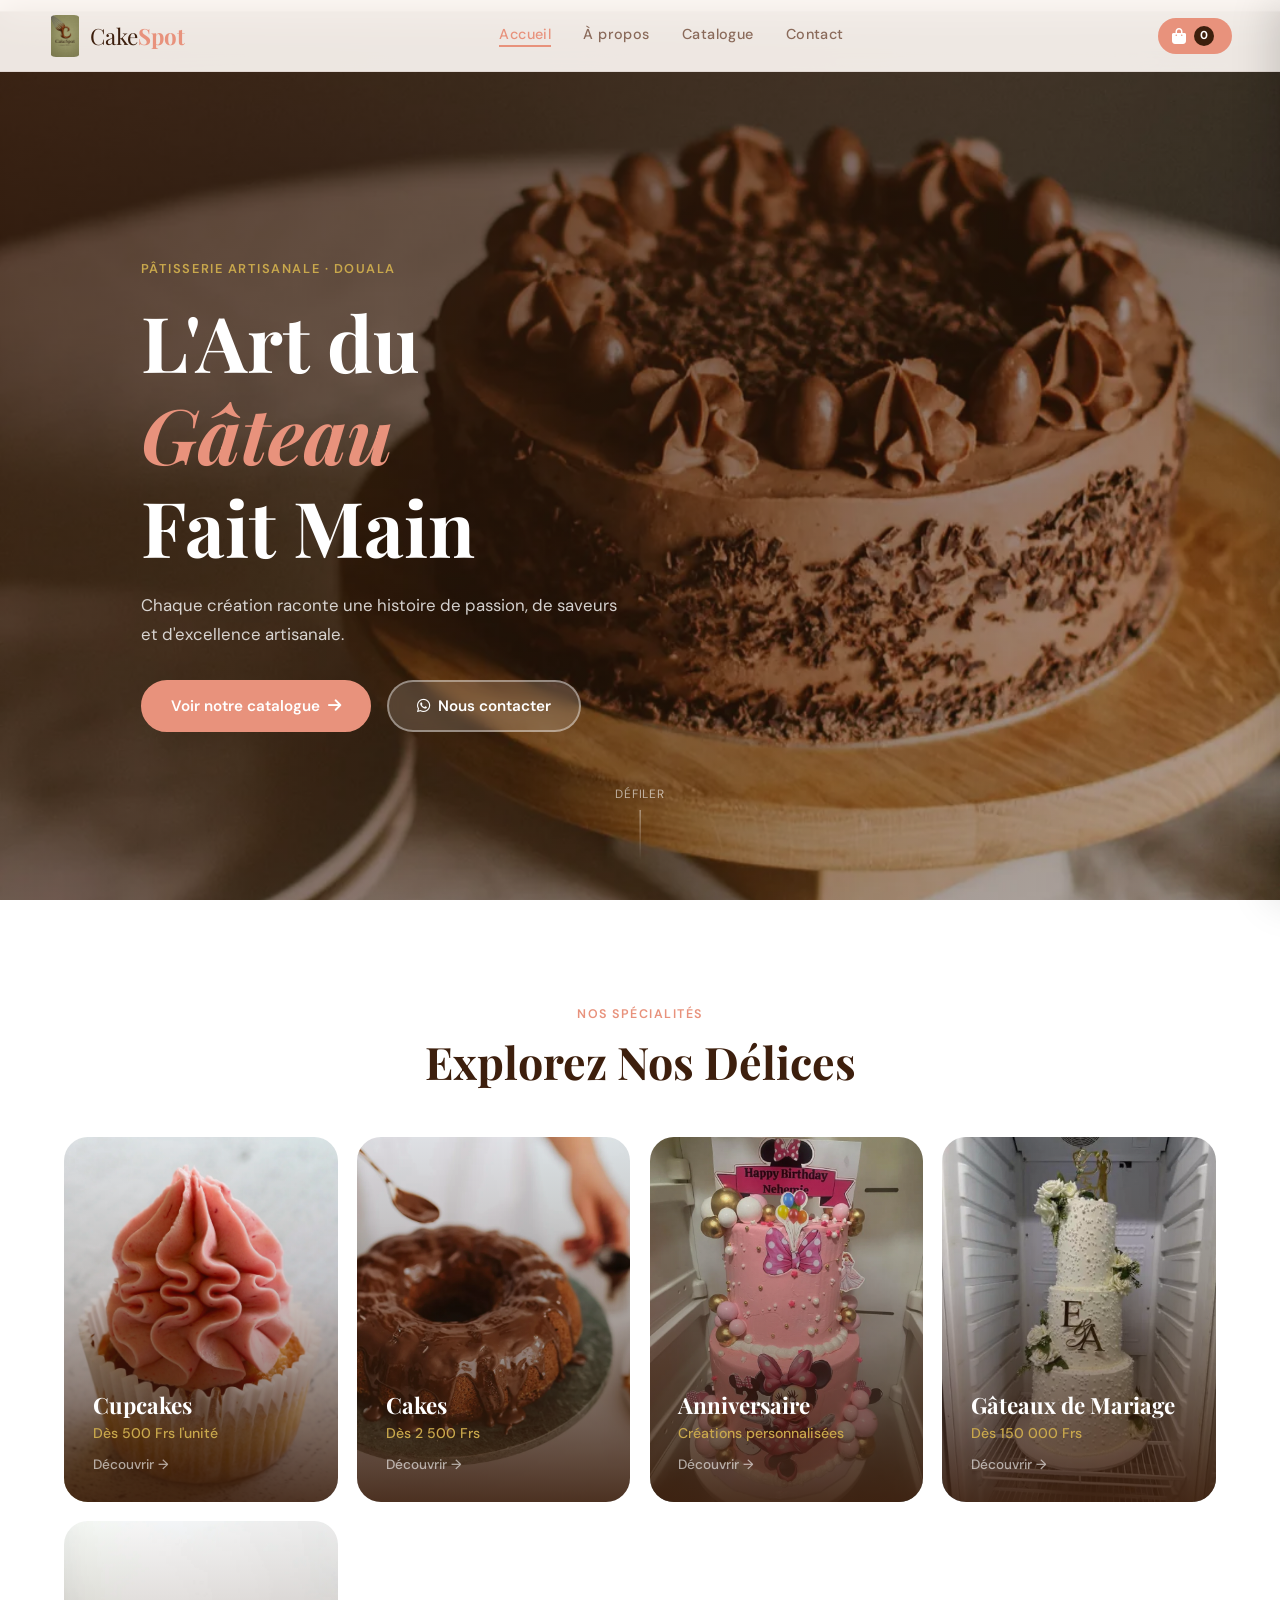
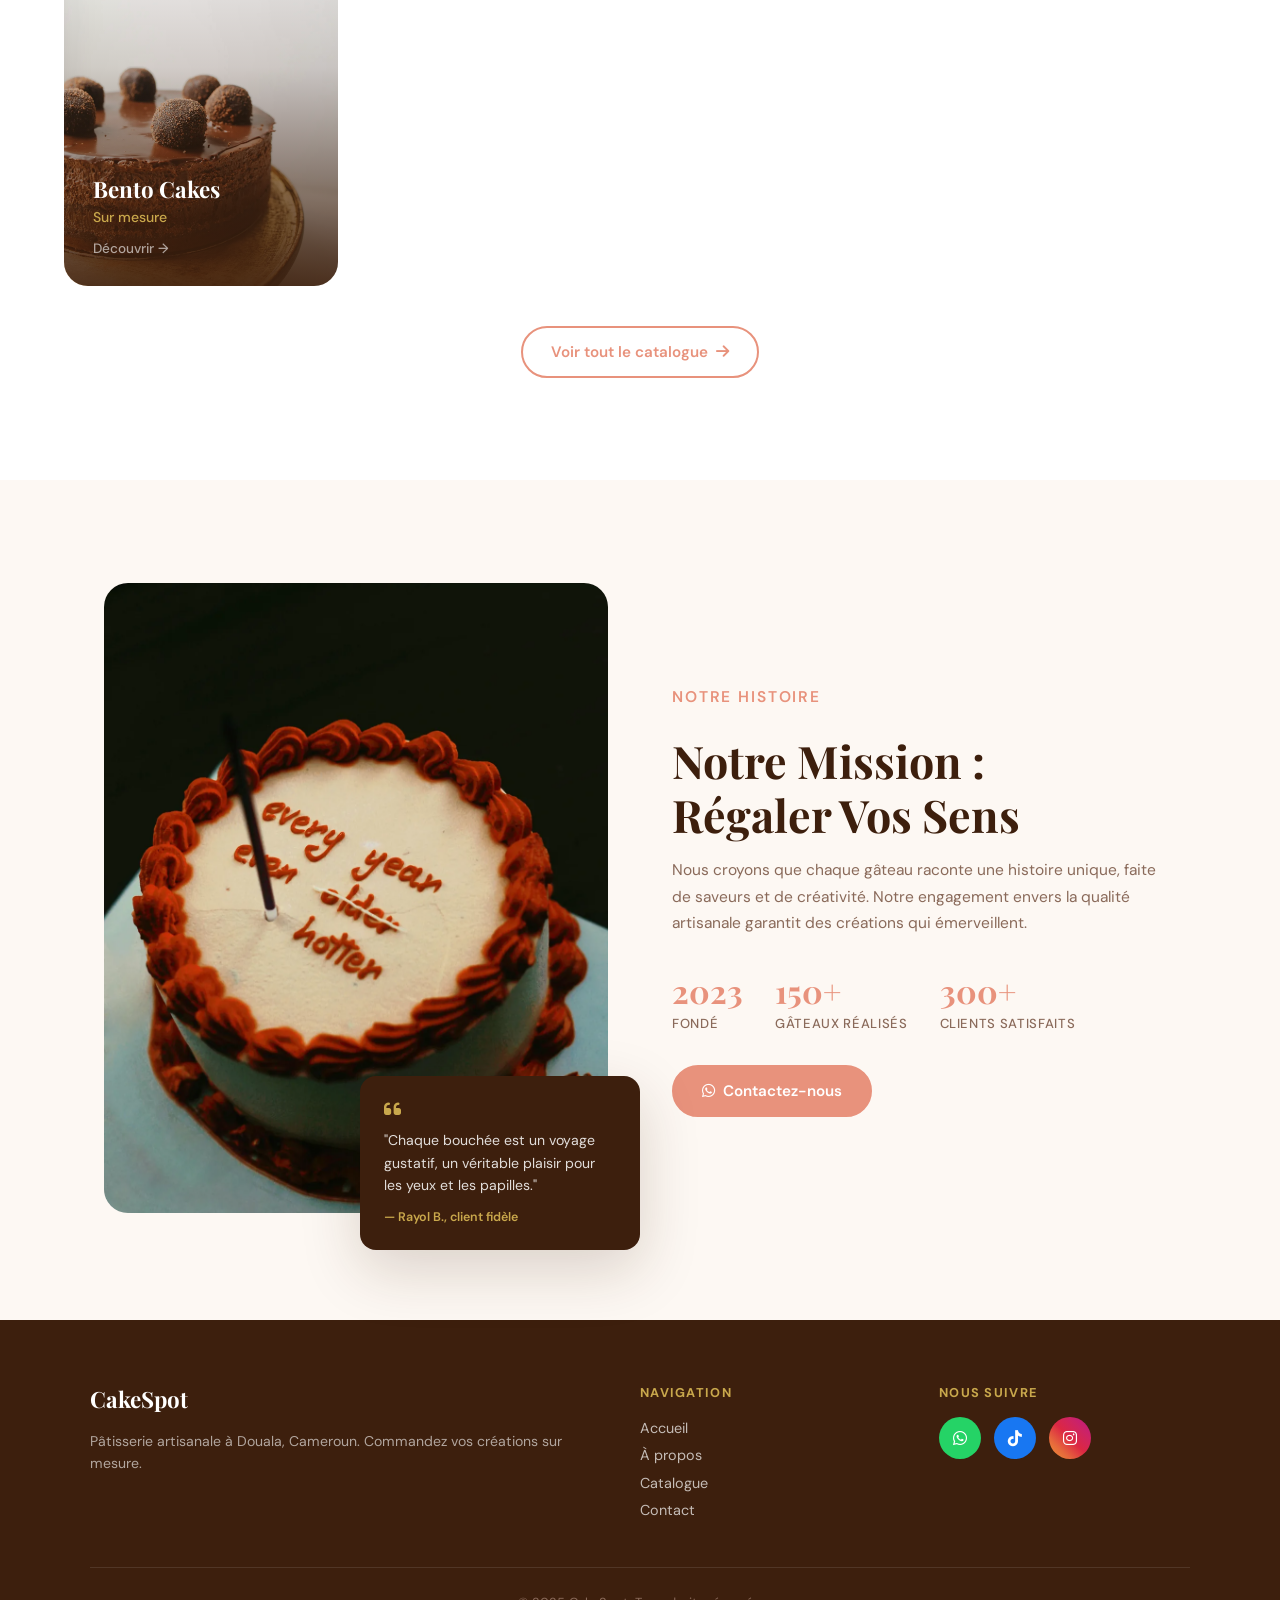
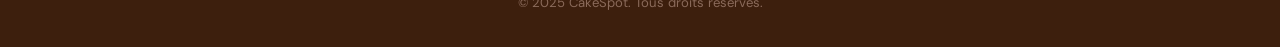
==== index.html @ e12fdf63 "Initial commit" ====
<!DOCTYPE html>
<html lang="fr">
<head>
  <meta charset="UTF-8" />
  <meta name="viewport" content="width=device-width, initial-scale=1.0" />
  <title>Cake Spot | Gâteaux sur mesure à Douala</title>
  <link rel="stylesheet" href="https://cdnjs.cloudflare.com/ajax/libs/font-awesome/6.5.1/css/all.min.css" />
  <link href="https://fonts.googleapis.com/css2?family=Playfair+Display:ital,wght@0,400;0,700;1,400&family=DM+Sans:wght@300;400;500;600&display=swap" rel="stylesheet" />
  <link rel="stylesheet" href="./styles/main.css" />
  <link rel="icon" type="image/png" href="./images/logo.png" />
  <meta name="theme-color" content="#3d1f0d" />
  <meta name="description" content="Cake Spot crée des gâteaux, cupcakes et bento cakes artisanaux sur mesure à Douala pour anniversaires, mariages et cadeaux gourmands." />
  <meta property="og:type" content="website" />
  <meta property="og:site_name" content="Cake Spot" />
  <meta property="og:title" content="Cake Spot | Pâtisserie artisanale à Douala" />
  <meta property="og:description" content="Cake Spot crée des gâteaux, cupcakes et bento cakes artisanaux sur mesure à Douala pour anniversaires, mariages et cadeaux gourmands." />
  <meta property="og:image" content="./images/logo.png" />
  <meta name="keywords" content="pâtisserie Douala, gâteau anniversaire Douala, cake sur mesure, cupcakes Douala, bento cake Douala" />
  <meta name="robots" content="index, follow" />
  <meta name="twitter:card" content="summary_large_image" />
  <meta name="twitter:title" content="Cake Spot | Pâtisserie artisanale à Douala" />
  <meta name="twitter:description" content="Cake Spot crée des gâteaux, cupcakes et bento cakes artisanaux sur mesure à Douala pour anniversaires, mariages et cadeaux gourmands." />
  <meta name="twitter:image" content="./images/logo.png" />
  <script type="application/ld+json">{"@context":"https://schema.org","@type":"Bakery","name":"Cake Spot","description":"Pâtisserie artisanale à Douala spécialisée dans les gâteaux sur mesure.","telephone":"+237686019392","address":{"@type":"PostalAddress","addressLocality":"Douala","addressCountry":"CM"},"areaServed":"Douala","servesCuisine":"Pâtisserie","priceRange":"FCFA"}</script>
</head>
<body>

  <!-- HEADER -->
  <header class="header" id="header">
    <a href="./index.html" class="logo">
      <img src="./images/logo.png" alt="Cake Spot" class="logo-image" /><span class="logo-wordmark">Cake<strong>Spot</strong></span>
    </a>
    <nav class="nav-desktop">
      <a href="./index.html" class="nav-link active">Accueil</a>
      <a href="./Pages/Apropos.html" class="nav-link">À propos</a>
      <a href="./Pages/Catalogue.html" class="nav-link">Catalogue</a>
      <a href="./Pages/contact.html" class="nav-link">Contact</a>
    </nav>
    <div class="header-actions">
      <button class="cart-btn" id="cartToggle" onclick="toggleCart()">
        <i class="fa-solid fa-bag-shopping"></i>
        <span class="cart-count" id="cartCount">0</span>
      </button>
      <button class="menu-toggle" id="menuToggle">
        <span></span><span></span><span></span>
      </button>
    </div>
  </header>

  <!-- MOBILE NAV -->
  <div class="mobile-nav" id="mobileNav">
    <a href="./index.html">Accueil</a>
    <a href="./Pages/Apropos.html">À propos</a>
    <a href="./Pages/Catalogue.html">Catalogue</a>
    <a href="./Pages/contact.html">Contact</a>
    <a href="https://wa.me/+237686019392" class="wa-link"><i class="fa-brands fa-whatsapp"></i> WhatsApp</a>
  </div>

  <!-- HERO -->
  <section class="hero">
    <div class="hero-bg">
      <img src="./images/optimized/IMG_2829.webp" alt="Cake Spot" />
      <div class="hero-overlay"></div>
    </div>
    <div class="hero-content">
      <p class="hero-tag">Pâtisserie Artisanale · Douala</p>
      <h1 class="hero-title">L'Art du<br /><em>Gâteau</em><br />Fait Main</h1>
      <p class="hero-desc">Chaque création raconte une histoire de passion, de saveurs et d'excellence artisanale.</p>
      <div class="hero-actions">
        <a href="./Pages/Catalogue.html" class="btn-primary">Voir notre catalogue <i class="fa-solid fa-arrow-right"></i></a>
        <a href="https://wa.me/+237686019392?text=Bonjour, je souhaite commander un gâteau." class="btn-ghost"><i class="fa-brands fa-whatsapp"></i> Nous contacter</a>
      </div>
    </div>
    <div class="hero-scroll">
      <span>Défiler</span>
      <div class="scroll-line"></div>
    </div>
  </section>

  <!-- CATÉGORIES -->
  <section class="categories-section">
    <div class="section-header">
      <p class="section-tag">Nos Spécialités</p>
      <h2>Explorez Nos Délices</h2>
    </div>
    <div class="categories-grid">
      <div class="cat-card" onclick="window.location.href='./Pages/Catalogue.html?cat=Cupcakes'">
        <img src="./images/optimized/cupcake3.webp" alt="Cupcakes" />
        <div class="cat-overlay">
          <h3>Cupcakes</h3>
          <p>Dès 500 Frs l'unité</p>
          <span>Découvrir →</span>
        </div>
      </div>
      <div class="cat-card" onclick="window.location.href='./Pages/Catalogue.html?cat=Cakes'">
        <img src="./images/optimized/cake5.webp" alt="Cakes" />
        <div class="cat-overlay">
          <h3>Cakes</h3>
          <p>Dès 2 500 Frs</p>
          <span>Découvrir →</span>
        </div>
      </div>
      <div class="cat-card" onclick="window.location.href='./Pages/Catalogue.html?cat=Anniversaire'">
        <img src="./images/optimized/WhatsApp Image 2026-11-16 at 12.04.25.webp" alt="Gâteaux d'anniversaire" />
        <div class="cat-overlay">
          <h3>Anniversaire</h3>
          <p>Créations personnalisées</p>
          <span>Découvrir →</span>
        </div>
      </div>
      <div class="cat-card" onclick="window.location.href='./Pages/Catalogue.html?cat=Gateaux_de_marriage'">
        <img src="./images/optimized/etage10.webp" alt="Mariage" />
        <div class="cat-overlay">
          <h3>Gâteaux de Mariage</h3>
          <p>Dès 150 000 Frs</p>
          <span>Découvrir →</span>
        </div>
      </div>
      <div class="cat-card" onclick="window.location.href='./Pages/Catalogue.html?cat=Bento'">
        <img src="./images/optimized/IMG_2823.webp" alt="Bento" />
        <div class="cat-overlay">
          <h3>Bento Cakes</h3>
          <p>Sur mesure</p>
          <span>Découvrir →</span>
        </div>
      </div>
    </div>
    <div class="center-link">
      <a href="./Pages/Catalogue.html" class="btn-outline">Voir tout le catalogue <i class="fa-solid fa-arrow-right"></i></a>
    </div>
  </section>

  <!-- MISSION -->
  <section class="mission-section">
    <div class="mission-img">
      <img src="./images/optimized/image_commentaire.webp" alt="Notre mission" />
      <div class="mission-quote">
        <i class="fa-solid fa-quote-left"></i>
        <p>"Chaque bouchée est un voyage gustatif, un véritable plaisir pour les yeux et les papilles."</p>
        <span>— Rayol B., client fidèle</span>
      </div>
    </div>
    <div class="mission-text">
      <p class="section-tag">Notre Histoire</p>
      <h2>Notre Mission :<br />Régaler Vos Sens</h2>
      <p>Nous croyons que chaque gâteau raconte une histoire unique, faite de saveurs et de créativité. Notre engagement envers la qualité artisanale garantit des créations qui émerveillent.</p>
      <div class="stats-row">
        <div class="stat">
          <strong>2023</strong>
          <span>Fondé</span>
        </div>
        <div class="stat">
          <strong>150+</strong>
          <span>Gâteaux réalisés</span>
        </div>
        <div class="stat">
          <strong>300+</strong>
          <span>Clients satisfaits</span>
        </div>
      </div>
      <a href="https://wa.me/+237686019392?text=Bonjour Cake Spot, je souhaite vous contacter." class="btn-primary"><i class="fa-brands fa-whatsapp"></i> Contactez-nous</a>
    </div>
  </section>

  <!-- FOOTER -->
  <footer class="footer">
    <div class="footer-inner">
      <div class="footer-brand">
        <strong>CakeSpot</strong>
        <p>Pâtisserie artisanale à Douala, Cameroun. Commandez vos créations sur mesure.</p>
      </div>
      <div class="footer-links">
        <h4>Navigation</h4>
        <a href="./index.html">Accueil</a>
        <a href="./Pages/Apropos.html">À propos</a>
        <a href="./Pages/Catalogue.html">Catalogue</a>
        <a href="./Pages/contact.html">Contact</a>
      </div>
      <div class="footer-social">
        <h4>Nous suivre</h4>
        <div class="social-icons">
          <a href="https://chat.whatsapp.com/CBqBLxDlNcEDeykTWFo2zk" class="soc wa" target="_blank"><i class="fa-brands fa-whatsapp"></i></a>
          <a href="#" class="soc fb"><i class="fa-brands fa-tiktok"></i></a>
          <a href="#" class="soc ig"><i class="fa-brands fa-instagram"></i></a>
        </div>
      </div>
    </div>
    <div class="footer-bottom">
      <p>© 2025 CakeSpot. Tous droits réservés.</p>
    </div>
  </footer>

  <!-- CART PANEL -->
  <div class="cart-overlay" id="cartOverlay" onclick="toggleCart()"></div>
  <div class="cart-panel" id="cartPanel">
    <div class="cart-header">
      <h3><i class="fa-solid fa-bag-shopping"></i> Mon Panier</h3>
      <button onclick="toggleCart()"><i class="fa-solid fa-xmark"></i></button>
    </div>
    <div class="cart-items" id="cartItems">
      <div class="cart-empty">
        <i class="fa-solid fa-cake-candles"></i>
        <p>Votre panier est vide</p>
        <a href="./Pages/Catalogue.html">Parcourir le catalogue</a>
      </div>
    </div>
    <div class="cart-footer" id="cartFooter" style="display:none">
      <div class="cart-total">
        <span>Total estimé</span>
        <strong id="cartTotal">0 Frs</strong>
      </div>
      <p class="cart-note">* Les prix exacts sont confirmés lors de la commande</p>
      <button class="btn-whatsapp" onclick="sendToWhatsApp()">
        <i class="fa-brands fa-whatsapp"></i> Commander via WhatsApp
      </button>
    </div>
  </div>

  <!-- TOAST -->
  <div class="toast" id="toast"></div>

  <script src="./JS/main.js"></script>
</body>
</html>
---- styles/main.css ----
/* ===== CAKE SPOT — MAIN CSS ===== */
@import url('https://fonts.googleapis.com/css2?family=Playfair+Display:ital,wght@0,400;0,700;1,400&family=DM+Sans:wght@300;400;500;600&display=swap');

:root {
  --cream: #fdf8f3;
  --rose: #e8927c;
  --rose-dark: #d4745c;
  --brown: #3d1f0d;
  --brown-light: #6b3a1f;
  --gold: #c9a84c;
  --text: #2d1810;
  --text-light: #8a6a5a;
  --white: #ffffff;
  --shadow: 0 8px 40px rgba(61,31,13,0.12);
  --shadow-lg: 0 20px 60px rgba(61,31,13,0.18);
  --radius: 16px;
  --radius-lg: 24px;
  --transition: all 0.3s cubic-bezier(0.4, 0, 0.2, 1);
}

*, *::before, *::after { box-sizing: border-box; margin: 0; padding: 0; }

html { scroll-behavior: smooth; }

body {
  font-family: 'DM Sans', sans-serif;
  background: var(--cream);
  color: var(--text);
  overflow-x: hidden;
}

/* ===== TYPOGRAPHY ===== */
h1, h2, h3 { font-family: 'Playfair Display', serif; line-height: 1.2; }
h1 { font-size: clamp(2.2rem, 5vw, 4rem); }
h2 { font-size: clamp(1.8rem, 3.5vw, 2.8rem); }
p { line-height: 1.7; color: var(--text-light); }
a { text-decoration: none; color: inherit; }

/* ===== HEADER ===== */
.header {
  position: fixed; top: 0; left: 0; right: 0; z-index: 900;
  display: flex; align-items: center; justify-content: space-between;
  padding: 0 clamp(1.2rem, 4vw, 3rem);
  height: 72px;
  background: rgba(253,248,243,0.92);
  backdrop-filter: blur(16px);
  border-bottom: 1px solid rgba(61,31,13,0.08);
  transition: var(--transition);
}
.header.scrolled {
  box-shadow: 0 4px 20px rgba(61,31,13,0.10);
}

.logo {
  display: flex; align-items: center; gap: 8px;
  font-family: 'Playfair Display', serif;
  font-size: 1.4rem; color: var(--brown);
}
.logo-icon { font-size: 1.5rem; }
.logo strong { color: var(--rose); }

.nav-desktop { display: flex; gap: 2rem; }
.nav-desktop .nav-link {
  font-size: 0.9rem; font-weight: 500; letter-spacing: 0.03em;
  color: var(--text-light);
  position: relative; padding-bottom: 4px;
  transition: color 0.2s;
}
.nav-desktop .nav-link::after {
  content: ''; position: absolute; bottom: 0; left: 0; right: 0;
  height: 2px; background: var(--rose);
  transform: scaleX(0); transform-origin: left;
  transition: transform 0.3s ease;
}
.nav-desktop .nav-link:hover,
.nav-desktop .nav-link.active { color: var(--rose); }
.nav-desktop .nav-link:hover::after,
.nav-desktop .nav-link.active::after { transform: scaleX(1); }

.header-actions { display: flex; align-items: center; gap: 0.8rem; }

.cart-btn {
  position: relative;
  background: var(--rose); color: white;
  border: none; border-radius: 50px;
  padding: 8px 18px 8px 14px;
  font-size: 1rem; cursor: pointer;
  display: flex; align-items: center; gap: 8px;
  font-family: 'DM Sans', sans-serif; font-weight: 500;
  transition: var(--transition);
}
.cart-btn:hover { background: var(--rose-dark); transform: translateY(-1px); }
.cart-count {
  background: var(--brown); color: white;
  font-size: 0.72rem; font-weight: 700;
  min-width: 20px; height: 20px; border-radius: 50%;
  display: flex; align-items: center; justify-content: center;
  transition: var(--transition);
}

.menu-toggle {
  display: none; flex-direction: column; gap: 5px;
  background: none; border: none; cursor: pointer; padding: 4px;
}
.menu-toggle span {
  display: block; width: 24px; height: 2px;
  background: var(--brown); border-radius: 2px;
  transition: var(--transition);
}

/* Mobile Nav */
.mobile-nav {
  position: fixed; top: 72px; left: 0; right: 0; z-index: 800;
  background: var(--white);
  padding: 1.5rem 2rem;
  display: flex; flex-direction: column; gap: 1rem;
  transform: translateY(-120%);
  transition: var(--transition);
  border-bottom: 1px solid rgba(0,0,0,0.08);
  box-shadow: var(--shadow);
}
.mobile-nav.open { transform: translateY(0); }
.mobile-nav a {
  font-size: 1rem; font-weight: 500; color: var(--text);
  padding: 0.5rem 0; border-bottom: 1px solid rgba(0,0,0,0.05);
  transition: color 0.2s;
}
.mobile-nav a:hover { color: var(--rose); }
.mobile-nav .wa-link { color: #25d366; font-weight: 600; }

/* ===== BUTTONS ===== */
.btn-primary {
  display: inline-flex; align-items: center; gap: 8px;
  background: var(--rose); color: white;
  padding: 14px 28px; border-radius: 50px;
  font-weight: 600; font-size: 0.95rem;
  transition: var(--transition);
  border: 2px solid var(--rose);
}
.btn-primary:hover {
  background: var(--rose-dark); border-color: var(--rose-dark);
  transform: translateY(-2px); box-shadow: 0 8px 24px rgba(232,146,124,0.4);
}
.btn-ghost {
  display: inline-flex; align-items: center; gap: 8px;
  background: rgba(255,255,255,0.15);
  backdrop-filter: blur(8px);
  color: white; padding: 14px 28px; border-radius: 50px;
  font-weight: 600; font-size: 0.95rem;
  border: 2px solid rgba(255,255,255,0.4);
  transition: var(--transition);
}
.btn-ghost:hover { background: rgba(255,255,255,0.25); transform: translateY(-2px); }
.btn-outline {
  display: inline-flex; align-items: center; gap: 8px;
  background: transparent; color: var(--rose);
  padding: 14px 28px; border-radius: 50px;
  font-weight: 600; font-size: 0.95rem;
  border: 2px solid var(--rose);
  transition: var(--transition);
}
.btn-outline:hover {
  background: var(--rose); color: white; transform: translateY(-2px);
}

/* ===== HERO ===== */
.hero {
  position: relative; min-height: 100vh;
  display: flex; align-items: center;
  overflow: hidden;
}
.hero-bg {
  position: absolute; inset: 0;
}
.hero-bg img {
  width: 100%; height: 100%;
  object-fit: cover; object-position: center;
}
.hero-overlay {
  position: absolute; inset: 0;
  background: linear-gradient(135deg, rgba(61,31,13,0.82) 0%, rgba(61,31,13,0.45) 60%, rgba(61,31,13,0.2) 100%);
}
.hero-content {
  position: relative; z-index: 2;
  max-width: 680px;
  padding: clamp(6rem, 12vw, 10rem) clamp(1.5rem, 6vw, 5rem) 4rem;
}
.hero-tag {
  font-size: 0.8rem; font-weight: 600; letter-spacing: 0.12em;
  text-transform: uppercase; color: var(--gold);
  margin-bottom: 1rem;
}
.hero-title {
  color: white; margin-bottom: 1.2rem;
  font-size: clamp(2.8rem, 6vw, 5rem);
}
.hero-title em {
  color: var(--rose); font-style: italic;
  font-family: 'Playfair Display', serif;
}
.hero-desc {
  color: rgba(255,255,255,0.8); font-size: 1.05rem;
  max-width: 480px; margin-bottom: 2rem;
}
.hero-actions { display: flex; gap: 1rem; flex-wrap: wrap; }
.hero-scroll {
  position: absolute; bottom: 2.5rem; left: 50%;
  transform: translateX(-50%);
  display: flex; flex-direction: column; align-items: center; gap: 8px;
  color: rgba(255,255,255,0.6); font-size: 0.75rem;
  letter-spacing: 0.08em; text-transform: uppercase;
}
.scroll-line {
  width: 1px; height: 50px;
  background: linear-gradient(to bottom, rgba(255,255,255,0.6), transparent);
  animation: scrollPulse 2s ease-in-out infinite;
}
@keyframes scrollPulse { 0%,100%{opacity:1;transform:scaleY(1)} 50%{opacity:0.4;transform:scaleY(0.6)} }

/* ===== SECTIONS COMMON ===== */
section { padding: clamp(4rem, 8vw, 7rem) clamp(1.2rem, 5vw, 4rem); }
.section-header { text-align: center; margin-bottom: 3rem; }
.section-tag {
  display: inline-block;
  font-size: 0.78rem; font-weight: 600; letter-spacing: 0.12em;
  text-transform: uppercase; color: var(--rose);
  margin-bottom: 0.6rem;
}
.section-header h2 { color: var(--brown); }

/* ===== CATEGORIES ===== */
.categories-section { background: white; }
.categories-grid {
  display: grid;
  grid-template-columns: repeat(auto-fit, minmax(260px, 1fr));
  gap: 1.2rem;
  max-width: 1200px; margin: 0 auto;
}
.cat-card {
  position: relative; border-radius: var(--radius-lg); overflow: hidden;
  aspect-ratio: 3/4; cursor: pointer;
  transition: var(--transition);
}
.cat-card:hover { transform: translateY(-6px); box-shadow: var(--shadow-lg); }
.cat-card img {
  width: 100%; height: 100%; object-fit: cover;
  transition: transform 0.5s ease;
}
.cat-card:hover img { transform: scale(1.06); }
.cat-overlay {
  position: absolute; inset: 0;
  background: linear-gradient(to top, rgba(61,31,13,0.9) 0%, rgba(61,31,13,0.2) 60%, transparent 100%);
  display: flex; flex-direction: column;
  justify-content: flex-end; padding: 1.8rem;
  transition: var(--transition);
}
.cat-overlay h3 { font-family: 'Playfair Display', serif; font-size: 1.4rem; color: white; margin-bottom: 4px; }
.cat-overlay p { color: var(--gold); font-size: 0.88rem; font-weight: 500; margin-bottom: 0.6rem; }
.cat-overlay span {
  color: rgba(255,255,255,0.6); font-size: 0.85rem;
  transition: color 0.2s; font-weight: 500;
}
.cat-card:hover .cat-overlay span { color: var(--rose); }
.center-link { text-align: center; margin-top: 2.5rem; }

/* ===== MISSION ===== */
.mission-section {
  display: grid; grid-template-columns: 1fr 1fr;
  gap: clamp(2rem, 5vw, 5rem);
  align-items: center;
  max-width: 1200px; margin: 0 auto;
  padding: clamp(4rem,8vw,7rem) clamp(1.2rem,5vw,4rem);
}
.mission-img { position: relative; }
.mission-img img {
  width: 100%; border-radius: var(--radius-lg);
  aspect-ratio: 4/5; object-fit: cover;
}
.mission-quote {
  position: absolute; bottom: -2rem; right: -2rem;
  background: var(--brown); color: white;
  padding: 1.5rem; border-radius: var(--radius);
  max-width: 280px;
  box-shadow: var(--shadow-lg);
}
.mission-quote i { color: var(--gold); font-size: 1.2rem; margin-bottom: 0.6rem; display: block; }
.mission-quote p { color: rgba(255,255,255,0.85); font-size: 0.88rem; line-height: 1.6; margin-bottom: 0.5rem; }
.mission-quote span { color: var(--gold); font-size: 0.78rem; font-weight: 600; }
.mission-text h2 { color: var(--brown); margin: 0.5rem 0 1rem; }
.mission-text p { margin-bottom: 1rem; font-size: 0.97rem; }
.stats-row {
  display: flex; gap: 2rem; margin: 2rem 0;
  flex-wrap: wrap;
}
.stat strong {
  display: block; font-family: 'Playfair Display', serif;
  font-size: 2rem; color: var(--rose);
}
.stat span { font-size: 0.82rem; font-weight: 500; color: var(--text-light); text-transform: uppercase; letter-spacing: 0.05em; }

/* ===== FOOTER ===== */
.footer { background: var(--brown); color: white; padding: 4rem clamp(1.2rem, 5vw, 4rem) 2rem; }
.footer-inner {
  display: grid; grid-template-columns: 2fr 1fr 1fr;
  gap: 3rem; max-width: 1100px; margin: 0 auto 3rem;
}
.footer-brand { display: flex; flex-direction: column; gap: 0.5rem; }
.footer-brand .logo-icon { font-size: 2rem; }
.footer-brand strong { font-family: 'Playfair Display', serif; font-size: 1.4rem; }
.footer-brand p { color: rgba(255,255,255,0.6); font-size: 0.88rem; line-height: 1.6; margin-top: 0.5rem; }
.footer-links { display: flex; flex-direction: column; gap: 0.6rem; }
.footer-links h4 { color: var(--gold); font-size: 0.8rem; letter-spacing: 0.1em; text-transform: uppercase; margin-bottom: 0.5rem; }
.footer-links a { color: rgba(255,255,255,0.7); font-size: 0.9rem; transition: color 0.2s; }
.footer-links a:hover { color: var(--rose); }
.footer-social h4 { color: var(--gold); font-size: 0.8rem; letter-spacing: 0.1em; text-transform: uppercase; margin-bottom: 1rem; }
.social-icons { display: flex; gap: 0.8rem; }
.soc {
  width: 42px; height: 42px; border-radius: 50%;
  display: flex; align-items: center; justify-content: center;
  font-size: 1rem; transition: var(--transition);
}
.soc.wa { background: #25d366; color: white; }
.soc.fb { background: #1877f2; color: white; }
.soc.ig { background: linear-gradient(45deg,#f09433,#e6683c,#dc2743,#cc2366,#bc1888); color: white; }
.soc:hover { transform: translateY(-3px) scale(1.1); }
.footer-bottom {
  max-width: 1100px; margin: 0 auto;
  padding-top: 1.5rem; border-top: 1px solid rgba(255,255,255,0.1);
  text-align: center; color: rgba(255,255,255,0.4); font-size: 0.82rem;
}

/* ===== CART PANEL ===== */
.cart-overlay {
  position: fixed; inset: 0; z-index: 950;
  background: rgba(0,0,0,0.4); backdrop-filter: blur(4px);
  opacity: 0; pointer-events: none;
  transition: opacity 0.3s;
}
.cart-overlay.open { opacity: 1; pointer-events: all; }

.cart-panel {
  position: fixed; top: 0; right: 0; bottom: 0; z-index: 1000;
  width: min(440px, 100vw);
  background: var(--cream);
  display: flex; flex-direction: column;
  transform: translateX(100%);
  transition: transform 0.35s cubic-bezier(0.4, 0, 0.2, 1);
  box-shadow: -8px 0 40px rgba(0,0,0,0.15);
}
.cart-panel.open { transform: translateX(0); }

.cart-header {
  display: flex; align-items: center; justify-content: space-between;
  padding: 1.5rem 1.5rem;
  background: var(--brown); color: white;
}
.cart-header h3 { font-family: 'Playfair Display', serif; font-size: 1.2rem; display: flex; align-items: center; gap: 0.6rem; }
.cart-header button {
  background: rgba(255,255,255,0.15); border: none; color: white;
  width: 36px; height: 36px; border-radius: 50%;
  font-size: 1.1rem; cursor: pointer; transition: var(--transition);
  display: flex; align-items: center; justify-content: center;
}
.cart-header button:hover { background: rgba(255,255,255,0.25); }

.cart-items { flex: 1; overflow-y: auto; padding: 1.2rem; display: flex; flex-direction: column; gap: 1rem; }

.cart-empty {
  display: flex; flex-direction: column; align-items: center;
  justify-content: center; height: 100%; gap: 1rem;
  color: var(--text-light); text-align: center;
}
.cart-empty i { font-size: 3rem; color: rgba(0,0,0,0.1); }
.cart-empty p { font-size: 1rem; }
.cart-empty a { color: var(--rose); font-weight: 600; }

.cart-item {
  background: white; border-radius: var(--radius);
  padding: 1rem; display: flex; gap: 1rem;
  align-items: flex-start;
  box-shadow: 0 2px 10px rgba(0,0,0,0.06);
  animation: slideIn 0.3s ease;
}
@keyframes slideIn { from{opacity:0;transform:translateX(20px)} to{opacity:1;transform:translateX(0)} }
.cart-item-img {
  width: 80px; height: 80px; border-radius: 12px;
  object-fit: cover; flex-shrink: 0;
}
.cart-item-info { flex: 1; }
.cart-item-name { font-family: 'Playfair Display', serif; font-size: 1rem; color: var(--brown); margin-bottom: 3px; }
.cart-item-details { font-size: 0.78rem; color: var(--text-light); margin-bottom: 6px; line-height: 1.5; }
.cart-item-price { font-weight: 700; color: var(--rose); font-size: 0.95rem; }
.cart-item-remove {
  background: none; border: none; color: var(--text-light);
  cursor: pointer; font-size: 0.9rem; padding: 4px;
  border-radius: 6px; transition: var(--transition);
  flex-shrink: 0;
}
.cart-item-remove:hover { color: #e74c3c; background: #fee; }

.cart-qty {
  display: flex; align-items: center; gap: 8px; margin-top: 6px;
}
.qty-btn {
  width: 26px; height: 26px; border-radius: 50%;
  background: var(--cream); border: 1px solid rgba(0,0,0,0.1);
  font-size: 0.9rem; cursor: pointer; display: flex;
  align-items: center; justify-content: center;
  transition: var(--transition);
}
.qty-btn:hover { background: var(--rose); color: white; border-color: var(--rose); }
.qty-val { font-weight: 700; min-width: 20px; text-align: center; font-size: 0.9rem; }

.cart-footer {
  padding: 1.5rem;
  border-top: 1px solid rgba(0,0,0,0.08);
  background: white;
}
.cart-total {
  display: flex; justify-content: space-between; align-items: center;
  margin-bottom: 0.5rem;
}
.cart-total span { font-size: 0.9rem; color: var(--text-light); }
.cart-total strong { font-family: 'Playfair Display', serif; font-size: 1.5rem; color: var(--brown); }
.cart-note { font-size: 0.75rem; color: var(--text-light); margin-bottom: 1rem; }
.btn-whatsapp {
  width: 100%;
  background: #25d366; color: white;
  border: none; border-radius: 50px;
  padding: 15px; font-size: 1rem; font-weight: 700;
  cursor: pointer; display: flex; align-items: center;
  justify-content: center; gap: 10px;
  font-family: 'DM Sans', sans-serif;
  transition: var(--transition);
}
.btn-whatsapp:hover { background: #128c7e; transform: translateY(-2px); box-shadow: 0 8px 24px rgba(37,211,102,0.4); }

/* ===== TOAST ===== */
.toast {
  position: fixed; bottom: 2rem; left: 50%;
  transform: translateX(-50%) translateY(80px);
  background: var(--brown); color: white;
  padding: 0.8rem 1.5rem; border-radius: 50px;
  font-size: 0.88rem; font-weight: 500;
  z-index: 2000; opacity: 0;
  transition: all 0.35s cubic-bezier(0.34, 1.56, 0.64, 1);
  white-space: nowrap;
  box-shadow: var(--shadow);
}
.toast.show { opacity: 1; transform: translateX(-50%) translateY(0); }

/* ===== RESPONSIVE ===== */
@media (max-width: 900px) {
  .nav-desktop { display: none; }
  .menu-toggle { display: flex; }
  .mission-section {
    grid-template-columns: 1fr;
    padding: 3rem 1.5rem;
  }
  .mission-quote { right: 0; bottom: -1.5rem; max-width: 240px; }
  .footer-inner { grid-template-columns: 1fr 1fr; }
  .footer-brand { grid-column: 1/-1; }
}
@media (max-width: 600px) {
  .categories-grid { grid-template-columns: 1fr 1fr; gap: 0.8rem; }
  .cat-overlay h3 { font-size: 1rem; }
  .footer-inner { grid-template-columns: 1fr; }
  .hero-actions { flex-direction: column; }
  .btn-primary, .btn-ghost { width: fit-content; }
  .mission-quote { position: static; margin-top: 1.2rem; max-width: 100%; }
}

/* Brand mark and performance-friendly media */
.logo-image { width: 34px; height: 42px; object-fit: contain; border-radius: 8px; }
.logo-wordmark { display: inline-block; }

@media (max-width: 600px) {
  .header { height: 64px; }
  .mobile-nav { top: 64px; }
  .logo-image { width: 30px; height: 36px; }
  .logo-wordmark { font-size: 1.15rem; }
  .cart-panel { width: 100vw; }
  .cart-items { padding: .85rem; }
  .cart-item { padding: .8rem; gap: .75rem; }
  .cart-item-img { width: 64px; height: 64px; }
  .toast { max-width: calc(100vw - 2rem); white-space: normal; text-align: center; }
}
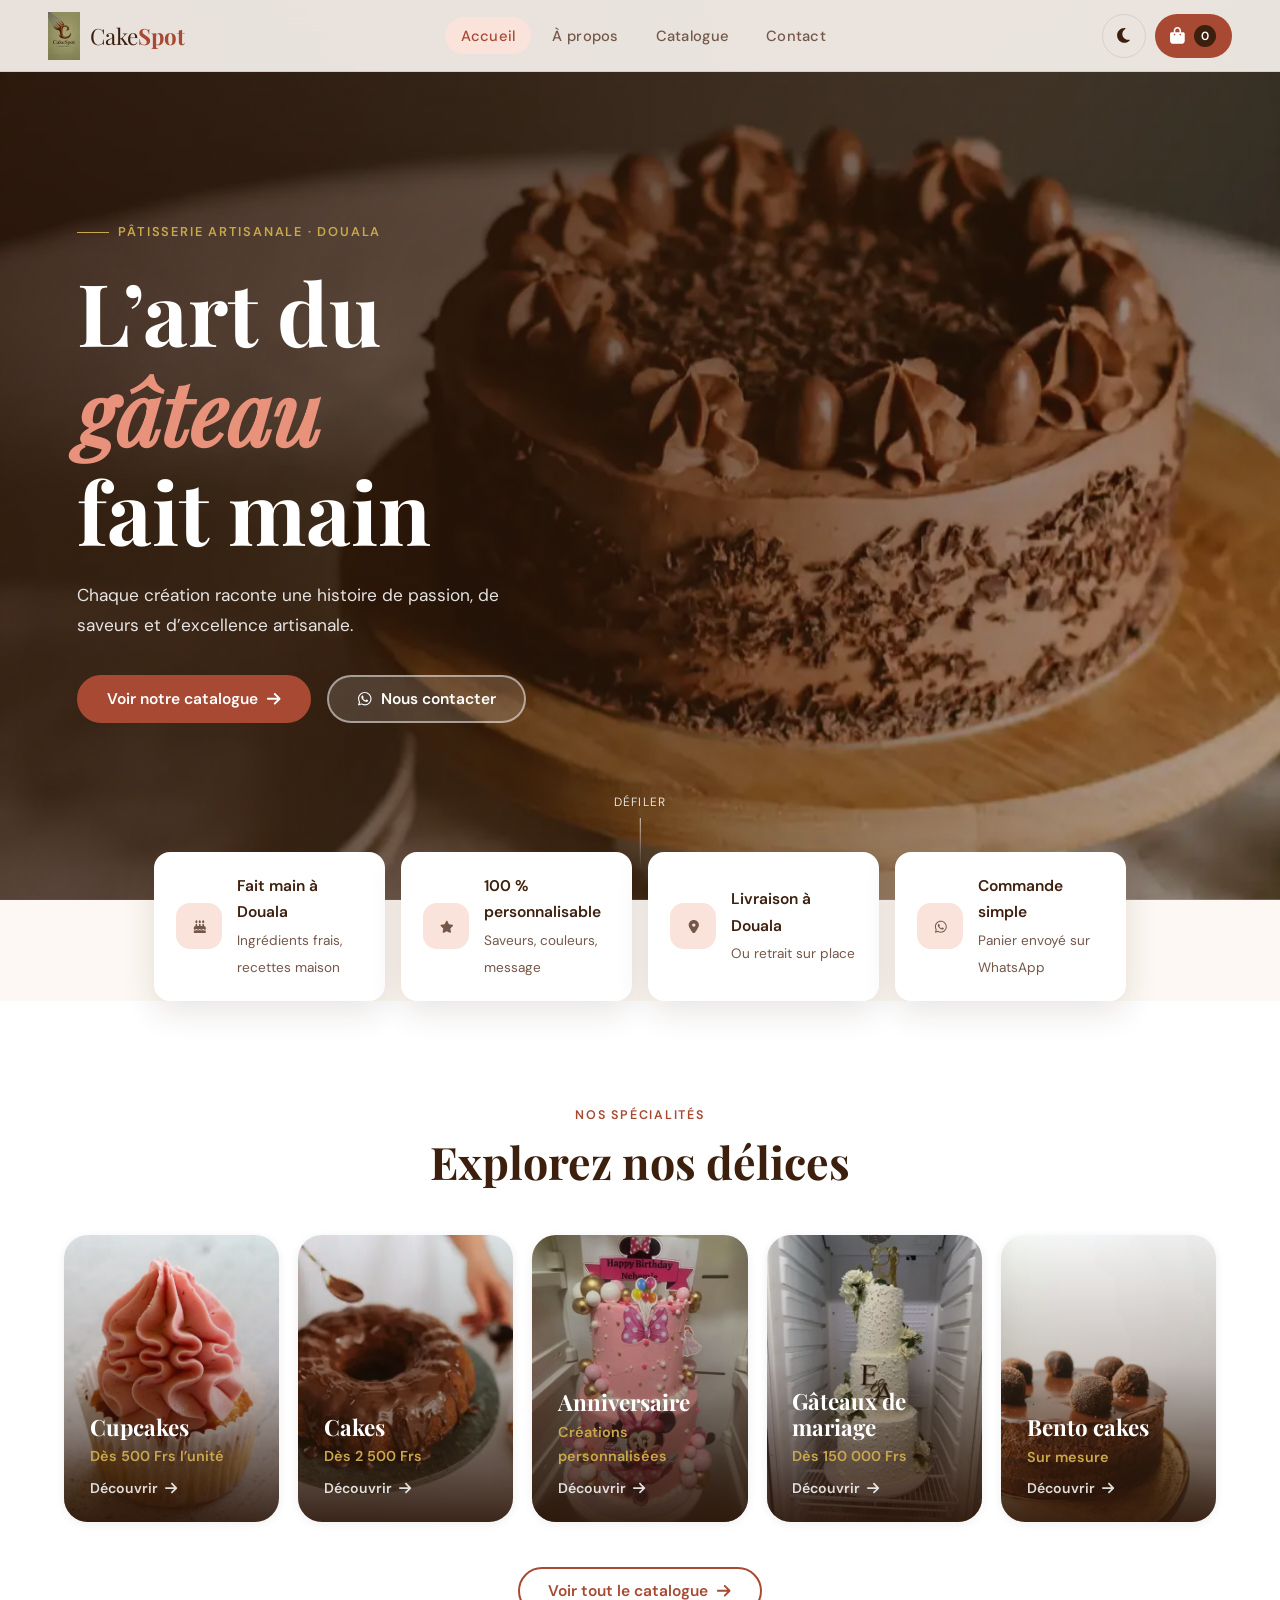
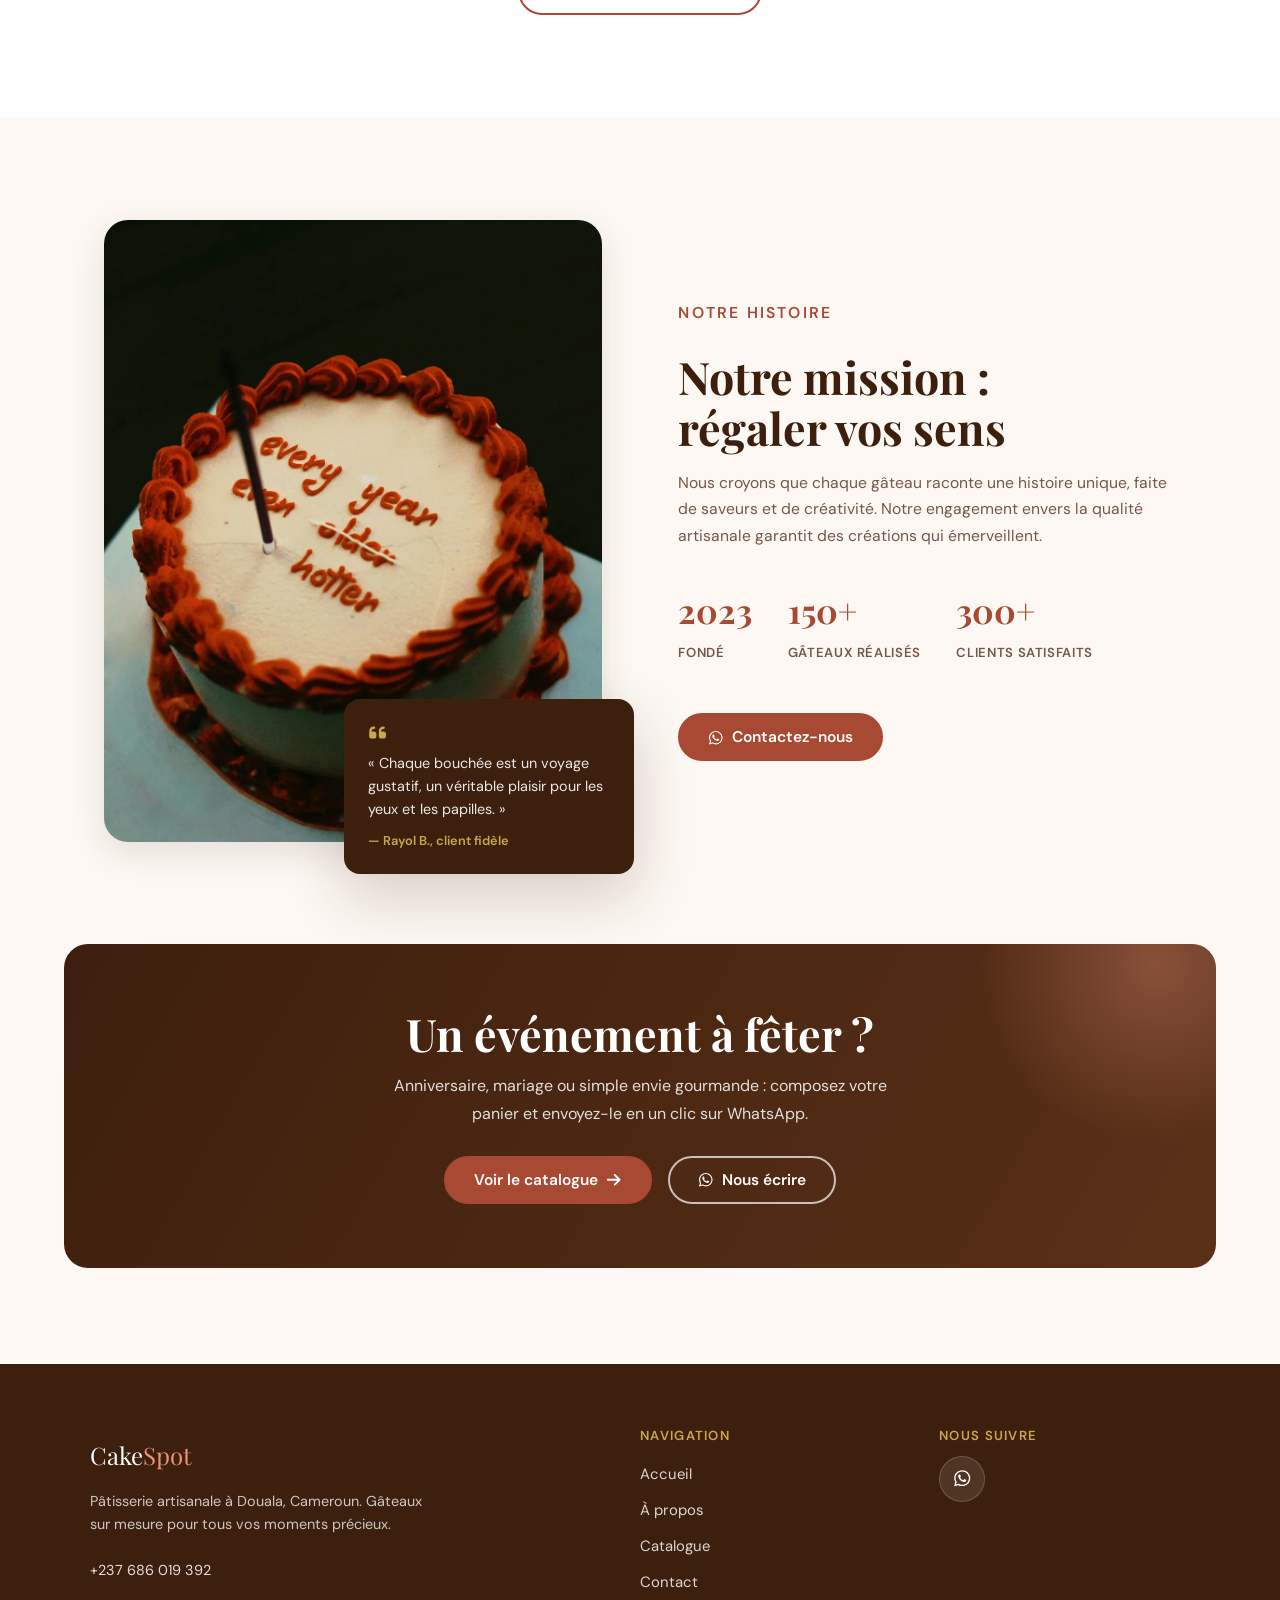
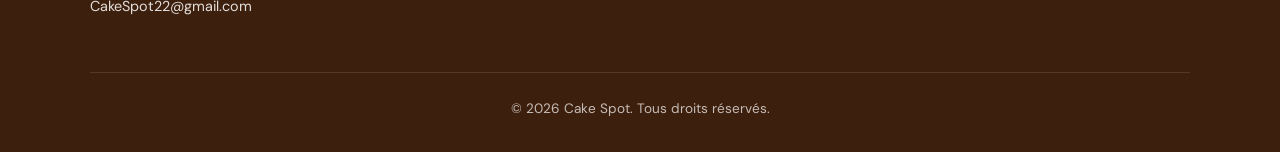
==== commit e6b66af4: "mise a jours complete du site" ====
--- a/index.html
+++ b/index.html
@@ -1,224 +1,261 @@
 <!DOCTYPE html>
 <html lang="fr">
 <head>
-  <meta charset="UTF-8" />
-  <meta name="viewport" content="width=device-width, initial-scale=1.0" />
+  <meta charset="utf-8">
+  <meta name="viewport" content="width=device-width, initial-scale=1">
   <title>Cake Spot | Gâteaux sur mesure à Douala</title>
-  <link rel="stylesheet" href="https://cdnjs.cloudflare.com/ajax/libs/font-awesome/6.5.1/css/all.min.css" />
-  <link href="https://fonts.googleapis.com/css2?family=Playfair+Display:ital,wght@0,400;0,700;1,400&family=DM+Sans:wght@300;400;500;600&display=swap" rel="stylesheet" />
-  <link rel="stylesheet" href="./styles/main.css" />
-  <link rel="icon" type="image/png" href="./images/logo.png" />
-  <meta name="theme-color" content="#3d1f0d" />
-  <meta name="description" content="Cake Spot crée des gâteaux, cupcakes et bento cakes artisanaux sur mesure à Douala pour anniversaires, mariages et cadeaux gourmands." />
-  <meta property="og:type" content="website" />
-  <meta property="og:site_name" content="Cake Spot" />
-  <meta property="og:title" content="Cake Spot | Pâtisserie artisanale à Douala" />
-  <meta property="og:description" content="Cake Spot crée des gâteaux, cupcakes et bento cakes artisanaux sur mesure à Douala pour anniversaires, mariages et cadeaux gourmands." />
-  <meta property="og:image" content="./images/logo.png" />
-  <meta name="keywords" content="pâtisserie Douala, gâteau anniversaire Douala, cake sur mesure, cupcakes Douala, bento cake Douala" />
-  <meta name="robots" content="index, follow" />
-  <meta name="twitter:card" content="summary_large_image" />
-  <meta name="twitter:title" content="Cake Spot | Pâtisserie artisanale à Douala" />
-  <meta name="twitter:description" content="Cake Spot crée des gâteaux, cupcakes et bento cakes artisanaux sur mesure à Douala pour anniversaires, mariages et cadeaux gourmands." />
-  <meta name="twitter:image" content="./images/logo.png" />
-  <script type="application/ld+json">{"@context":"https://schema.org","@type":"Bakery","name":"Cake Spot","description":"Pâtisserie artisanale à Douala spécialisée dans les gâteaux sur mesure.","telephone":"+237686019392","address":{"@type":"PostalAddress","addressLocality":"Douala","addressCountry":"CM"},"areaServed":"Douala","servesCuisine":"Pâtisserie","priceRange":"FCFA"}</script>
+  <meta name="description" content="Cake Spot crée des gâteaux, cupcakes et bento cakes artisanaux sur mesure à Douala pour anniversaires, mariages et cadeaux gourmands.">
+  <link rel="canonical" href="https://cakespot-blue.vercel.app/">
+  <meta name="robots" content="index, follow, max-image-preview:large">
+  <meta name="color-scheme" content="light dark">
+  <meta name="theme-color" content="#3d1f0d" media="(prefers-color-scheme: light)">
+  <meta name="theme-color" content="#16100c" media="(prefers-color-scheme: dark)">
+  <script src="./JS/theme.js"></script>
+  <meta name="referrer" content="strict-origin-when-cross-origin">
+  <link rel="icon" type="image/png" sizes="48x48" href="./images/favicon-48.png">
+  <link rel="apple-touch-icon" href="./images/apple-touch-icon.png">
+  <link rel="manifest" href="./site.webmanifest">
+  <link rel="preload" href="./fonts/dm-sans.woff2" as="font" type="font/woff2" crossorigin>
+  <link rel="preload" href="./fonts/playfair-display.woff2" as="font" type="font/woff2" crossorigin>
+  <link rel="preload" as="image" href="./images/hero/bento-cake-fleuri-640.webp" imagesrcset="./images/hero/bento-cake-fleuri-640.webp 640w, ./images/hero/bento-cake-fleuri-828.webp 828w, ./images/hero/bento-cake-fleuri-1280.webp 1067w" imagesizes="100vw" fetchpriority="high">
+  <link rel="stylesheet" href="./styles/main.css">
+  <meta property="og:type" content="website">
+  <meta property="og:site_name" content="Cake Spot">
+  <meta property="og:locale" content="fr_FR">
+  <meta property="og:url" content="https://cakespot-blue.vercel.app/">
+  <meta property="og:title" content="Cake Spot | Pâtisserie artisanale à Douala">
+  <meta property="og:description" content="Cake Spot crée des gâteaux, cupcakes et bento cakes artisanaux sur mesure à Douala pour anniversaires, mariages et cadeaux gourmands.">
+  <meta property="og:image" content="https://cakespot-blue.vercel.app/images/og-cakespot.jpg">
+  <meta property="og:image:width" content="1200">
+  <meta property="og:image:height" content="630">
+  <meta property="og:image:alt" content="Gâteau artisanal Cake Spot à Douala">
+  <meta name="twitter:card" content="summary_large_image">
+  <meta name="twitter:title" content="Cake Spot | Pâtisserie artisanale à Douala">
+  <meta name="twitter:description" content="Cake Spot crée des gâteaux, cupcakes et bento cakes artisanaux sur mesure à Douala pour anniversaires, mariages et cadeaux gourmands.">
+  <meta name="twitter:image" content="https://cakespot-blue.vercel.app/images/og-cakespot.jpg">
+  <script type="application/ld+json">{"@context":"https://schema.org","@type":"Bakery","@id":"https://cakespot-blue.vercel.app/#bakery","name":"Cake Spot","url":"https://cakespot-blue.vercel.app/","logo":"https://cakespot-blue.vercel.app/images/logo-512.png","image":["https://cakespot-blue.vercel.app/images/og-cakespot.jpg","https://cakespot-blue.vercel.app/images/optimized/etage10.webp","https://cakespot-blue.vercel.app/images/optimized/cake5.webp"],"description":"Pâtisserie artisanale à Douala spécialisée dans les gâteaux sur mesure : anniversaires, mariages, cakes, cupcakes et bento cakes.","telephone":"+237686019392","email":"CakeSpot22@gmail.com","address":{"@type":"PostalAddress","addressLocality":"Douala","addressRegion":"Littoral","addressCountry":"CM"},"areaServed":{"@type":"City","name":"Douala"},"servesCuisine":"Pâtisserie","priceRange":"500 – 280 000 FCFA","currenciesAccepted":"XAF","sameAs":["https://chat.whatsapp.com/CBqBLxDlNcEDeykTWFo2zk"],"contactPoint":[{"@type":"ContactPoint","telephone":"+237686019392","contactType":"customer service","availableLanguage":["French","English"]}]}</script>
+  <script type="application/ld+json">{"@context":"https://schema.org","@type":"WebSite","name":"Cake Spot","url":"https://cakespot-blue.vercel.app/","inLanguage":"fr"}</script>
+  <script src="./JS/icons.js" defer></script>
+  <script src="./JS/main.js" defer></script>
 </head>
 <body>
-
-  <!-- HEADER -->
+  <a class="skip-link" href="#main">Aller au contenu</a>
+
   <header class="header" id="header">
-    <a href="./index.html" class="logo">
-      <img src="./images/logo.png" alt="Cake Spot" class="logo-image" /><span class="logo-wordmark">Cake<strong>Spot</strong></span>
+    <a href="./index.html" class="logo" aria-label="Cake Spot — accueil">
+      <img src="./images/logo.webp" alt="" class="logo-image" width="64" height="96"><span class="logo-wordmark">Cake<strong>Spot</strong></span>
     </a>
-    <nav class="nav-desktop">
-      <a href="./index.html" class="nav-link active">Accueil</a>
+    <nav class="nav-desktop" aria-label="Navigation principale">
+      <a href="./index.html" class="nav-link active" aria-current="page">Accueil</a>
       <a href="./Pages/Apropos.html" class="nav-link">À propos</a>
       <a href="./Pages/Catalogue.html" class="nav-link">Catalogue</a>
       <a href="./Pages/contact.html" class="nav-link">Contact</a>
     </nav>
     <div class="header-actions">
-      <button class="cart-btn" id="cartToggle" onclick="toggleCart()">
-        <i class="fa-solid fa-bag-shopping"></i>
-        <span class="cart-count" id="cartCount">0</span>
+      <button type="button" class="theme-toggle" data-action="toggle-theme" aria-pressed="false" aria-label="Activer le thème sombre"><svg class="icon icon-moon" viewBox="0 0 384 512" aria-hidden="true" focusable="false"><path d="M223.5 32C100 32 0 132.3 0 256S100 480 223.5 480c60.6 0 115.5-24.2 155.8-63.4c5-4.9 6.3-12.5 3.1-18.7s-10.1-9.7-17-8.5c-9.8 1.7-19.8 2.6-30.1 2.6c-96.9 0-175.5-78.8-175.5-176c0-65.8 36-123.1 89.3-153.3c6.1-3.5 9.2-10.5 7.7-17.3s-7.3-11.9-14.3-12.5c-6.3-.5-12.6-.8-19-.8z"/></svg><svg class="icon icon-sun" viewBox="0 0 512 512" aria-hidden="true" focusable="false"><path d="M361.5 1.2c5 2.1 8.6 6.6 9.6 11.9L391 121l107.9 19.8c5.3 1 9.8 4.6 11.9 9.6s1.5 10.7-1.6 15.2L446.9 256l62.3 90.3c3.1 4.5 3.7 10.2 1.6 15.2s-6.6 8.6-11.9 9.6L391 391 371.1 498.9c-1 5.3-4.6 9.8-9.6 11.9s-10.7 1.5-15.2-1.6L256 446.9l-90.3 62.3c-4.5 3.1-10.2 3.7-15.2 1.6s-8.6-6.6-9.6-11.9L121 391 13.1 371.1c-5.3-1-9.8-4.6-11.9-9.6s-1.5-10.7 1.6-15.2L65.1 256 2.8 165.7c-3.1-4.5-3.7-10.2-1.6-15.2s6.6-8.6 11.9-9.6L121 121 140.9 13.1c1-5.3 4.6-9.8 9.6-11.9s10.7-1.5 15.2 1.6L256 65.1 346.3 2.8c4.5-3.1 10.2-3.7 15.2-1.6zM160 256a96 96 0 1 1 192 0 96 96 0 1 1 -192 0zm224 0a128 128 0 1 0 -256 0 128 128 0 1 0 256 0z"/></svg></button>
+      <button type="button" class="cart-btn" data-action="open-cart" aria-haspopup="dialog" aria-controls="cartPanel" aria-label="Ouvrir le panier">
+        <svg class="icon icon-bag-shopping" viewBox="0 0 448 512" aria-hidden="true" focusable="false"><path d="M160 112c0-35.3 28.7-64 64-64s64 28.7 64 64v48H160V112zm-48 48H48c-26.5 0-48 21.5-48 48V416c0 53 43 96 96 96H352c53 0 96-43 96-96V208c0-26.5-21.5-48-48-48H336V112C336 50.1 285.9 0 224 0S112 50.1 112 112v48zm24 48a24 24 0 1 1 0 48 24 24 0 1 1 0-48zm152 24a24 24 0 1 1 48 0 24 24 0 1 1 -48 0z"/></svg>
+        <span class="cart-count" data-cart-count aria-hidden="true">0</span>
       </button>
-      <button class="menu-toggle" id="menuToggle">
+      <button type="button" class="menu-toggle" id="menuToggle" aria-label="Ouvrir le menu" aria-controls="mobileNav" aria-expanded="false">
         <span></span><span></span><span></span>
       </button>
     </div>
   </header>
 
-  <!-- MOBILE NAV -->
-  <div class="mobile-nav" id="mobileNav">
-    <a href="./index.html">Accueil</a>
+  <nav class="mobile-nav" id="mobileNav" aria-label="Navigation mobile">
+    <a href="./index.html" aria-current="page">Accueil</a>
     <a href="./Pages/Apropos.html">À propos</a>
     <a href="./Pages/Catalogue.html">Catalogue</a>
     <a href="./Pages/contact.html">Contact</a>
-    <a href="https://wa.me/+237686019392" class="wa-link"><i class="fa-brands fa-whatsapp"></i> WhatsApp</a>
-  </div>
-
-  <!-- HERO -->
-  <section class="hero">
-    <div class="hero-bg">
-      <img src="./images/optimized/IMG_2829.webp" alt="Cake Spot" />
-      <div class="hero-overlay"></div>
-    </div>
-    <div class="hero-content">
-      <p class="hero-tag">Pâtisserie Artisanale · Douala</p>
-      <h1 class="hero-title">L'Art du<br /><em>Gâteau</em><br />Fait Main</h1>
-      <p class="hero-desc">Chaque création raconte une histoire de passion, de saveurs et d'excellence artisanale.</p>
-      <div class="hero-actions">
-        <a href="./Pages/Catalogue.html" class="btn-primary">Voir notre catalogue <i class="fa-solid fa-arrow-right"></i></a>
-        <a href="https://wa.me/+237686019392?text=Bonjour, je souhaite commander un gâteau." class="btn-ghost"><i class="fa-brands fa-whatsapp"></i> Nous contacter</a>
-      </div>
-    </div>
-    <div class="hero-scroll">
-      <span>Défiler</span>
-      <div class="scroll-line"></div>
-    </div>
-  </section>
-
-  <!-- CATÉGORIES -->
-  <section class="categories-section">
-    <div class="section-header">
-      <p class="section-tag">Nos Spécialités</p>
-      <h2>Explorez Nos Délices</h2>
-    </div>
-    <div class="categories-grid">
-      <div class="cat-card" onclick="window.location.href='./Pages/Catalogue.html?cat=Cupcakes'">
-        <img src="./images/optimized/cupcake3.webp" alt="Cupcakes" />
-        <div class="cat-overlay">
-          <h3>Cupcakes</h3>
-          <p>Dès 500 Frs l'unité</p>
-          <span>Découvrir →</span>
+    <a href="https://wa.me/237686019392" class="wa-link"><svg class="icon icon-whatsapp" viewBox="0 0 448 512" aria-hidden="true" focusable="false"><path d="M380.9 97.1C339 55.1 283.2 32 223.9 32c-122.4 0-222 99.6-222 222 0 39.1 10.2 77.3 29.6 111L0 480l117.7-30.9c32.4 17.7 68.9 27 106.1 27h.1c122.3 0 224.1-99.6 224.1-222 0-59.3-25.2-115-67.1-157zm-157 341.6c-33.2 0-65.7-8.9-94-25.7l-6.7-4-69.8 18.3L72 359.2l-4.4-7c-18.5-29.4-28.2-63.3-28.2-98.2 0-101.7 82.8-184.5 184.6-184.5 49.3 0 95.6 19.2 130.4 54.1 34.8 34.9 56.2 81.2 56.1 130.5 0 101.8-84.9 184.6-186.6 184.6zm101.2-138.2c-5.5-2.8-32.8-16.2-37.9-18-5.1-1.9-8.8-2.8-12.5 2.8-3.7 5.6-14.3 18-17.6 21.8-3.2 3.7-6.5 4.2-12 1.4-32.6-16.3-54-29.1-75.5-66-5.7-9.8 5.7-9.1 16.3-30.3 1.8-3.7.9-6.9-.5-9.7-1.4-2.8-12.5-30.1-17.1-41.2-4.5-10.8-9.1-9.3-12.5-9.5-3.2-.2-6.9-.2-10.6-.2-3.7 0-9.7 1.4-14.8 6.9-5.1 5.6-19.4 19-19.4 46.3 0 27.3 19.9 53.7 22.6 57.4 2.8 3.7 39.1 59.7 94.8 83.8 35.2 15.2 49 16.5 66.6 13.9 10.7-1.6 32.8-13.4 37.4-26.4 4.6-13 4.6-24.1 3.2-26.4-1.3-2.5-5-3.9-10.5-6.6z"/></svg> WhatsApp</a>
+  </nav>
+
+  <main id="main">
+    <section class="hero" aria-labelledby="heroTitle">
+      <div class="hero-bg">
+        <img src="./images/hero/bento-cake-fleuri-640.webp" srcset="./images/hero/bento-cake-fleuri-640.webp 640w, ./images/hero/bento-cake-fleuri-828.webp 828w, ./images/hero/bento-cake-fleuri-1280.webp 1067w" sizes="100vw" width="1067" height="1600" alt="Bento cake fleuri décoré à la main par Cake Spot" fetchpriority="high">
+        <div class="hero-overlay"></div>
+      </div>
+      <div class="hero-content">
+        <p class="hero-tag">Pâtisserie artisanale · Douala</p>
+        <h1 class="hero-title" id="heroTitle">L’art du<br><em>gâteau</em><br>fait main</h1>
+        <p class="hero-desc">Chaque création raconte une histoire de passion, de saveurs et d’excellence artisanale.</p>
+        <div class="hero-actions">
+          <a href="./Pages/Catalogue.html" class="btn-primary">Voir notre catalogue <svg class="icon icon-arrow-right" viewBox="0 0 448 512" aria-hidden="true" focusable="false"><path d="M438.6 278.6c12.5-12.5 12.5-32.8 0-45.3l-160-160c-12.5-12.5-32.8-12.5-45.3 0s-12.5 32.8 0 45.3L338.8 224 32 224c-17.7 0-32 14.3-32 32s14.3 32 32 32l306.7 0L233.4 393.4c-12.5 12.5-12.5 32.8 0 45.3s32.8 12.5 45.3 0l160-160z"/></svg></a>
+          <a href="https://wa.me/237686019392?text=Bonjour%2C%20je%20souhaite%20commander%20un%20g%C3%A2teau." class="btn-ghost"><svg class="icon icon-whatsapp" viewBox="0 0 448 512" aria-hidden="true" focusable="false"><path d="M380.9 97.1C339 55.1 283.2 32 223.9 32c-122.4 0-222 99.6-222 222 0 39.1 10.2 77.3 29.6 111L0 480l117.7-30.9c32.4 17.7 68.9 27 106.1 27h.1c122.3 0 224.1-99.6 224.1-222 0-59.3-25.2-115-67.1-157zm-157 341.6c-33.2 0-65.7-8.9-94-25.7l-6.7-4-69.8 18.3L72 359.2l-4.4-7c-18.5-29.4-28.2-63.3-28.2-98.2 0-101.7 82.8-184.5 184.6-184.5 49.3 0 95.6 19.2 130.4 54.1 34.8 34.9 56.2 81.2 56.1 130.5 0 101.8-84.9 184.6-186.6 184.6zm101.2-138.2c-5.5-2.8-32.8-16.2-37.9-18-5.1-1.9-8.8-2.8-12.5 2.8-3.7 5.6-14.3 18-17.6 21.8-3.2 3.7-6.5 4.2-12 1.4-32.6-16.3-54-29.1-75.5-66-5.7-9.8 5.7-9.1 16.3-30.3 1.8-3.7.9-6.9-.5-9.7-1.4-2.8-12.5-30.1-17.1-41.2-4.5-10.8-9.1-9.3-12.5-9.5-3.2-.2-6.9-.2-10.6-.2-3.7 0-9.7 1.4-14.8 6.9-5.1 5.6-19.4 19-19.4 46.3 0 27.3 19.9 53.7 22.6 57.4 2.8 3.7 39.1 59.7 94.8 83.8 35.2 15.2 49 16.5 66.6 13.9 10.7-1.6 32.8-13.4 37.4-26.4 4.6-13 4.6-24.1 3.2-26.4-1.3-2.5-5-3.9-10.5-6.6z"/></svg> Nous contacter</a>
         </div>
       </div>
-      <div class="cat-card" onclick="window.location.href='./Pages/Catalogue.html?cat=Cakes'">
-        <img src="./images/optimized/cake5.webp" alt="Cakes" />
-        <div class="cat-overlay">
-          <h3>Cakes</h3>
-          <p>Dès 2 500 Frs</p>
-          <span>Découvrir →</span>
+      <div class="hero-scroll" aria-hidden="true"><span>Défiler</span><div class="scroll-line"></div></div>
+    </section>
+
+    <ul class="perks" aria-label="Nos engagements">
+      <li class="perk" data-reveal><span class="perk-icon"><svg class="icon icon-cake-candles" viewBox="0 0 448 512" aria-hidden="true" focusable="false"><path d="M86.4 5.5L61.8 47.6C58 54.1 56 61.6 56 69.2V72c0 22.1 17.9 40 40 40s40-17.9 40-40V69.2c0-7.6-2-15-5.8-21.6L105.6 5.5C103.6 2.1 100 0 96 0s-7.6 2.1-9.6 5.5zm128 0L189.8 47.6c-3.8 6.5-5.8 14-5.8 21.6V72c0 22.1 17.9 40 40 40s40-17.9 40-40V69.2c0-7.6-2-15-5.8-21.6L233.6 5.5C231.6 2.1 228 0 224 0s-7.6 2.1-9.6 5.5zM317.8 47.6c-3.8 6.5-5.8 14-5.8 21.6V72c0 22.1 17.9 40 40 40s40-17.9 40-40V69.2c0-7.6-2-15-5.8-21.6L361.6 5.5C359.6 2.1 356 0 352 0s-7.6 2.1-9.6 5.5L317.8 47.6zM128 176c0-17.7-14.3-32-32-32s-32 14.3-32 32v48c-35.3 0-64 28.7-64 64v71c8.3 5.2 18.1 9 28.8 9c13.5 0 27.2-6.1 38.4-13.4c5.4-3.5 9.9-7.1 13-9.7c1.5-1.3 2.7-2.4 3.5-3.1c.4-.4 .7-.6 .8-.8l.1-.1 0 0 0 0s0 0 0 0s0 0 0 0c3.1-3.2 7.4-4.9 11.9-4.8s8.6 2.1 11.6 5.4l0 0 0 0 .1 .1c.1 .1 .4 .4 .7 .7c.7 .7 1.7 1.7 3.1 3c2.8 2.6 6.8 6.1 11.8 9.5c10.2 7.1 23 13.1 36.3 13.1s26.1-6 36.3-13.1c5-3.5 9-6.9 11.8-9.5c1.4-1.3 2.4-2.3 3.1-3c.3-.3 .6-.6 .7-.7l.1-.1c3-3.5 7.4-5.4 12-5.4s9 2 12 5.4l.1 .1c.1 .1 .4 .4 .7 .7c.7 .7 1.7 1.7 3.1 3c2.8 2.6 6.8 6.1 11.8 9.5c10.2 7.1 23 13.1 36.3 13.1s26.1-6 36.3-13.1c5-3.5 9-6.9 11.8-9.5c1.4-1.3 2.4-2.3 3.1-3c.3-.3 .6-.6 .7-.7l.1-.1c2.9-3.4 7.1-5.3 11.6-5.4s8.7 1.6 11.9 4.8l0 0 0 0 0 0 .1 .1c.2 .2 .4 .4 .8 .8c.8 .7 1.9 1.8 3.5 3.1c3.1 2.6 7.5 6.2 13 9.7c11.2 7.3 24.9 13.4 38.4 13.4c10.7 0 20.5-3.9 28.8-9V288c0-35.3-28.7-64-64-64V176c0-17.7-14.3-32-32-32s-32 14.3-32 32v48H256V176c0-17.7-14.3-32-32-32s-32 14.3-32 32v48H128V176zM448 394.6c-8.5 3.3-18.2 5.4-28.8 5.4c-22.5 0-42.4-9.9-55.8-18.6c-4.1-2.7-7.8-5.4-10.9-7.8c-2.8 2.4-6.1 5-9.8 7.5C329.8 390 310.6 400 288 400s-41.8-10-54.6-18.9c-3.5-2.4-6.7-4.9-9.4-7.2c-2.7 2.3-5.9 4.7-9.4 7.2C201.8 390 182.6 400 160 400s-41.8-10-54.6-18.9c-3.7-2.6-7-5.2-9.8-7.5c-3.1 2.4-6.8 5.1-10.9 7.8C71.2 390.1 51.3 400 28.8 400c-10.6 0-20.3-2.2-28.8-5.4V480c0 17.7 14.3 32 32 32H416c17.7 0 32-14.3 32-32V394.6z"/></svg></span><p><strong>Fait main à Douala</strong><span>Ingrédients frais, recettes maison</span></p></li>
+      <li class="perk" data-reveal data-reveal-delay="1"><span class="perk-icon"><svg class="icon icon-star" viewBox="0 0 576 512" aria-hidden="true" focusable="false"><path d="M316.9 18C311.6 7 300.4 0 288.1 0s-23.4 7-28.8 18L195 150.3 51.4 171.5c-12 1.8-22 10.2-25.7 21.7s-.7 24.2 7.9 32.7L137.8 329 113.2 474.7c-2 12 3 24.2 12.9 31.3s23 8 33.8 2.3l128.3-68.5 128.3 68.5c10.8 5.7 23.9 4.9 33.8-2.3s14.9-19.3 12.9-31.3L438.5 329 542.7 225.9c8.6-8.5 11.7-21.2 7.9-32.7s-13.7-19.9-25.7-21.7L381.2 150.3 316.9 18z"/></svg></span><p><strong>100 % personnalisable</strong><span>Saveurs, couleurs, message</span></p></li>
+      <li class="perk" data-reveal data-reveal-delay="2"><span class="perk-icon"><svg class="icon icon-location-dot" viewBox="0 0 384 512" aria-hidden="true" focusable="false"><path d="M215.7 499.2C267 435 384 279.4 384 192C384 86 298 0 192 0S0 86 0 192c0 87.4 117 243 168.3 307.2c12.3 15.3 35.1 15.3 47.4 0zM192 128a64 64 0 1 1 0 128 64 64 0 1 1 0-128z"/></svg></span><p><strong>Livraison à Douala</strong><span>Ou retrait sur place</span></p></li>
+      <li class="perk" data-reveal data-reveal-delay="3"><span class="perk-icon"><svg class="icon icon-whatsapp" viewBox="0 0 448 512" aria-hidden="true" focusable="false"><path d="M380.9 97.1C339 55.1 283.2 32 223.9 32c-122.4 0-222 99.6-222 222 0 39.1 10.2 77.3 29.6 111L0 480l117.7-30.9c32.4 17.7 68.9 27 106.1 27h.1c122.3 0 224.1-99.6 224.1-222 0-59.3-25.2-115-67.1-157zm-157 341.6c-33.2 0-65.7-8.9-94-25.7l-6.7-4-69.8 18.3L72 359.2l-4.4-7c-18.5-29.4-28.2-63.3-28.2-98.2 0-101.7 82.8-184.5 184.6-184.5 49.3 0 95.6 19.2 130.4 54.1 34.8 34.9 56.2 81.2 56.1 130.5 0 101.8-84.9 184.6-186.6 184.6zm101.2-138.2c-5.5-2.8-32.8-16.2-37.9-18-5.1-1.9-8.8-2.8-12.5 2.8-3.7 5.6-14.3 18-17.6 21.8-3.2 3.7-6.5 4.2-12 1.4-32.6-16.3-54-29.1-75.5-66-5.7-9.8 5.7-9.1 16.3-30.3 1.8-3.7.9-6.9-.5-9.7-1.4-2.8-12.5-30.1-17.1-41.2-4.5-10.8-9.1-9.3-12.5-9.5-3.2-.2-6.9-.2-10.6-.2-3.7 0-9.7 1.4-14.8 6.9-5.1 5.6-19.4 19-19.4 46.3 0 27.3 19.9 53.7 22.6 57.4 2.8 3.7 39.1 59.7 94.8 83.8 35.2 15.2 49 16.5 66.6 13.9 10.7-1.6 32.8-13.4 37.4-26.4 4.6-13 4.6-24.1 3.2-26.4-1.3-2.5-5-3.9-10.5-6.6z"/></svg></span><p><strong>Commande simple</strong><span>Panier envoyé sur WhatsApp</span></p></li>
+    </ul>
+
+    <section class="categories-section" aria-labelledby="catTitle">
+      <div class="section-header" data-reveal>
+        <p class="section-tag">Nos spécialités</p>
+        <h2 id="catTitle">Explorez nos délices</h2>
+      </div>
+      <div class="categories-grid">
+        <a class="cat-card" href="./Pages/Catalogue.html?cat=Cupcakes" data-reveal data-reveal-delay="0">
+          <img src="./images/thumbs/cupcake3.webp" alt="Cupcakes décorés Cake Spot" width="480" height="640" loading="lazy" decoding="async">
+          <div class="cat-overlay">
+            <h3>Cupcakes</h3>
+            <p>Dès 500 Frs l’unité</p>
+            <span>Découvrir <svg class="icon icon-arrow-right" viewBox="0 0 448 512" aria-hidden="true" focusable="false"><path d="M438.6 278.6c12.5-12.5 12.5-32.8 0-45.3l-160-160c-12.5-12.5-32.8-12.5-45.3 0s-12.5 32.8 0 45.3L338.8 224 32 224c-17.7 0-32 14.3-32 32s14.3 32 32 32l306.7 0L233.4 393.4c-12.5 12.5-12.5 32.8 0 45.3s32.8 12.5 45.3 0l160-160z"/></svg></span>
+          </div>
+        </a>
+        <a class="cat-card" href="./Pages/Catalogue.html?cat=Cakes" data-reveal data-reveal-delay="1">
+          <img src="./images/thumbs/cake5.webp" alt="Cake au chocolat fait maison" width="480" height="640" loading="lazy" decoding="async">
+          <div class="cat-overlay">
+            <h3>Cakes</h3>
+            <p>Dès 2 500 Frs</p>
+            <span>Découvrir <svg class="icon icon-arrow-right" viewBox="0 0 448 512" aria-hidden="true" focusable="false"><path d="M438.6 278.6c12.5-12.5 12.5-32.8 0-45.3l-160-160c-12.5-12.5-32.8-12.5-45.3 0s-12.5 32.8 0 45.3L338.8 224 32 224c-17.7 0-32 14.3-32 32s14.3 32 32 32l306.7 0L233.4 393.4c-12.5 12.5-12.5 32.8 0 45.3s32.8 12.5 45.3 0l160-160z"/></svg></span>
+          </div>
+        </a>
+        <a class="cat-card" href="./Pages/Catalogue.html?cat=Anniversaire" data-reveal data-reveal-delay="2">
+          <img src="./images/thumbs/gateau-anniversaire-personnalise-3.webp" alt="Gâteau d’anniversaire personnalisé" width="480" height="640" loading="lazy" decoding="async">
+          <div class="cat-overlay">
+            <h3>Anniversaire</h3>
+            <p>Créations personnalisées</p>
+            <span>Découvrir <svg class="icon icon-arrow-right" viewBox="0 0 448 512" aria-hidden="true" focusable="false"><path d="M438.6 278.6c12.5-12.5 12.5-32.8 0-45.3l-160-160c-12.5-12.5-32.8-12.5-45.3 0s-12.5 32.8 0 45.3L338.8 224 32 224c-17.7 0-32 14.3-32 32s14.3 32 32 32l306.7 0L233.4 393.4c-12.5 12.5-12.5 32.8 0 45.3s32.8 12.5 45.3 0l160-160z"/></svg></span>
+          </div>
+        </a>
+        <a class="cat-card" href="./Pages/Catalogue.html?cat=Gateaux_de_marriage" data-reveal data-reveal-delay="3">
+          <img src="./images/thumbs/etage10.webp" alt="Gâteau de mariage à étages" width="480" height="640" loading="lazy" decoding="async">
+          <div class="cat-overlay">
+            <h3>Gâteaux de mariage</h3>
+            <p>Dès 150 000 Frs</p>
+            <span>Découvrir <svg class="icon icon-arrow-right" viewBox="0 0 448 512" aria-hidden="true" focusable="false"><path d="M438.6 278.6c12.5-12.5 12.5-32.8 0-45.3l-160-160c-12.5-12.5-32.8-12.5-45.3 0s-12.5 32.8 0 45.3L338.8 224 32 224c-17.7 0-32 14.3-32 32s14.3 32 32 32l306.7 0L233.4 393.4c-12.5 12.5-12.5 32.8 0 45.3s32.8 12.5 45.3 0l160-160z"/></svg></span>
+          </div>
+        </a>
+        <a class="cat-card" href="./Pages/Catalogue.html?cat=Bento" data-reveal data-reveal-delay="4">
+          <img src="./images/thumbs/bento-cake-premium.webp" alt="Bento cake décoré à la main" width="480" height="640" loading="lazy" decoding="async">
+          <div class="cat-overlay">
+            <h3>Bento cakes</h3>
+            <p>Sur mesure</p>
+            <span>Découvrir <svg class="icon icon-arrow-right" viewBox="0 0 448 512" aria-hidden="true" focusable="false"><path d="M438.6 278.6c12.5-12.5 12.5-32.8 0-45.3l-160-160c-12.5-12.5-32.8-12.5-45.3 0s-12.5 32.8 0 45.3L338.8 224 32 224c-17.7 0-32 14.3-32 32s14.3 32 32 32l306.7 0L233.4 393.4c-12.5 12.5-12.5 32.8 0 45.3s32.8 12.5 45.3 0l160-160z"/></svg></span>
+          </div>
+        </a>
+      </div>
+      <div class="center-link" data-reveal>
+        <a href="./Pages/Catalogue.html" class="btn-outline">Voir tout le catalogue <svg class="icon icon-arrow-right" viewBox="0 0 448 512" aria-hidden="true" focusable="false"><path d="M438.6 278.6c12.5-12.5 12.5-32.8 0-45.3l-160-160c-12.5-12.5-32.8-12.5-45.3 0s-12.5 32.8 0 45.3L338.8 224 32 224c-17.7 0-32 14.3-32 32s14.3 32 32 32l306.7 0L233.4 393.4c-12.5 12.5-12.5 32.8 0 45.3s32.8 12.5 45.3 0l160-160z"/></svg></a>
+      </div>
+    </section>
+
+    <section class="mission-section" aria-labelledby="missionTitle">
+      <div class="mission-img" data-reveal>
+        <img src="./images/thumbs/image_commentaire.webp" srcset="./images/thumbs/image_commentaire.webp 480w, ./images/optimized/image_commentaire.webp 1000w" sizes="(max-width: 900px) 92vw, 560px" alt="Gâteau Cake Spot présenté à un client" width="480" height="600" loading="lazy" decoding="async">
+        <blockquote class="mission-quote">
+          <svg class="icon icon-quote-left" viewBox="0 0 448 512" aria-hidden="true" focusable="false"><path d="M0 216C0 149.7 53.7 96 120 96h8c17.7 0 32 14.3 32 32s-14.3 32-32 32h-8c-30.9 0-56 25.1-56 56v8h64c35.3 0 64 28.7 64 64v64c0 35.3-28.7 64-64 64H64c-35.3 0-64-28.7-64-64V320 288 216zm256 0c0-66.3 53.7-120 120-120h8c17.7 0 32 14.3 32 32s-14.3 32-32 32h-8c-30.9 0-56 25.1-56 56v8h64c35.3 0 64 28.7 64 64v64c0 35.3-28.7 64-64 64H320c-35.3 0-64-28.7-64-64V320 288 216z"/></svg>
+          <p>« Chaque bouchée est un voyage gustatif, un véritable plaisir pour les yeux et les papilles. »</p>
+          <cite>— Rayol B., client fidèle</cite>
+        </blockquote>
+      </div>
+      <div class="mission-text" data-reveal data-reveal-delay="1">
+        <p class="section-tag">Notre histoire</p>
+        <h2 id="missionTitle">Notre mission :<br>régaler vos sens</h2>
+        <p>Nous croyons que chaque gâteau raconte une histoire unique, faite de saveurs et de créativité. Notre engagement envers la qualité artisanale garantit des créations qui émerveillent.</p>
+        <div class="stats-row">
+          <p class="stat"><strong>2023</strong><span>Fondé</span></p>
+          <p class="stat"><strong>150+</strong><span>Gâteaux réalisés</span></p>
+          <p class="stat"><strong>300+</strong><span>Clients satisfaits</span></p>
         </div>
-      </div>
-      <div class="cat-card" onclick="window.location.href='./Pages/Catalogue.html?cat=Anniversaire'">
-        <img src="./images/optimized/WhatsApp Image 2026-11-16 at 12.04.25.webp" alt="Gâteaux d'anniversaire" />
-        <div class="cat-overlay">
-          <h3>Anniversaire</h3>
-          <p>Créations personnalisées</p>
-          <span>Découvrir →</span>
-        </div>
-      </div>
-      <div class="cat-card" onclick="window.location.href='./Pages/Catalogue.html?cat=Gateaux_de_marriage'">
-        <img src="./images/optimized/etage10.webp" alt="Mariage" />
-        <div class="cat-overlay">
-          <h3>Gâteaux de Mariage</h3>
-          <p>Dès 150 000 Frs</p>
-          <span>Découvrir →</span>
-        </div>
-      </div>
-      <div class="cat-card" onclick="window.location.href='./Pages/Catalogue.html?cat=Bento'">
-        <img src="./images/optimized/IMG_2823.webp" alt="Bento" />
-        <div class="cat-overlay">
-          <h3>Bento Cakes</h3>
-          <p>Sur mesure</p>
-          <span>Découvrir →</span>
-        </div>
-      </div>
-    </div>
-    <div class="center-link">
-      <a href="./Pages/Catalogue.html" class="btn-outline">Voir tout le catalogue <i class="fa-solid fa-arrow-right"></i></a>
-    </div>
-  </section>
-
-  <!-- MISSION -->
-  <section class="mission-section">
-    <div class="mission-img">
-      <img src="./images/optimized/image_commentaire.webp" alt="Notre mission" />
-      <div class="mission-quote">
-        <i class="fa-solid fa-quote-left"></i>
-        <p>"Chaque bouchée est un voyage gustatif, un véritable plaisir pour les yeux et les papilles."</p>
-        <span>— Rayol B., client fidèle</span>
-      </div>
-    </div>
-    <div class="mission-text">
-      <p class="section-tag">Notre Histoire</p>
-      <h2>Notre Mission :<br />Régaler Vos Sens</h2>
-      <p>Nous croyons que chaque gâteau raconte une histoire unique, faite de saveurs et de créativité. Notre engagement envers la qualité artisanale garantit des créations qui émerveillent.</p>
-      <div class="stats-row">
-        <div class="stat">
-          <strong>2023</strong>
-          <span>Fondé</span>
-        </div>
-        <div class="stat">
-          <strong>150+</strong>
-          <span>Gâteaux réalisés</span>
-        </div>
-        <div class="stat">
-          <strong>300+</strong>
-          <span>Clients satisfaits</span>
-        </div>
-      </div>
-      <a href="https://wa.me/+237686019392?text=Bonjour Cake Spot, je souhaite vous contacter." class="btn-primary"><i class="fa-brands fa-whatsapp"></i> Contactez-nous</a>
-    </div>
-  </section>
-
-  <!-- FOOTER -->
+        <a href="https://wa.me/237686019392?text=Bonjour%20Cake%20Spot%2C%20je%20souhaite%20vous%20contacter." class="btn-primary"><svg class="icon icon-whatsapp" viewBox="0 0 448 512" aria-hidden="true" focusable="false"><path d="M380.9 97.1C339 55.1 283.2 32 223.9 32c-122.4 0-222 99.6-222 222 0 39.1 10.2 77.3 29.6 111L0 480l117.7-30.9c32.4 17.7 68.9 27 106.1 27h.1c122.3 0 224.1-99.6 224.1-222 0-59.3-25.2-115-67.1-157zm-157 341.6c-33.2 0-65.7-8.9-94-25.7l-6.7-4-69.8 18.3L72 359.2l-4.4-7c-18.5-29.4-28.2-63.3-28.2-98.2 0-101.7 82.8-184.5 184.6-184.5 49.3 0 95.6 19.2 130.4 54.1 34.8 34.9 56.2 81.2 56.1 130.5 0 101.8-84.9 184.6-186.6 184.6zm101.2-138.2c-5.5-2.8-32.8-16.2-37.9-18-5.1-1.9-8.8-2.8-12.5 2.8-3.7 5.6-14.3 18-17.6 21.8-3.2 3.7-6.5 4.2-12 1.4-32.6-16.3-54-29.1-75.5-66-5.7-9.8 5.7-9.1 16.3-30.3 1.8-3.7.9-6.9-.5-9.7-1.4-2.8-12.5-30.1-17.1-41.2-4.5-10.8-9.1-9.3-12.5-9.5-3.2-.2-6.9-.2-10.6-.2-3.7 0-9.7 1.4-14.8 6.9-5.1 5.6-19.4 19-19.4 46.3 0 27.3 19.9 53.7 22.6 57.4 2.8 3.7 39.1 59.7 94.8 83.8 35.2 15.2 49 16.5 66.6 13.9 10.7-1.6 32.8-13.4 37.4-26.4 4.6-13 4.6-24.1 3.2-26.4-1.3-2.5-5-3.9-10.5-6.6z"/></svg> Contactez-nous</a>
+      </div>
+    </section>
+
+    <section class="cta-band" data-reveal aria-labelledby="ctaTitle">
+      <h2 id="ctaTitle">Un événement à fêter ?</h2>
+      <p>Anniversaire, mariage ou simple envie gourmande : composez votre panier et envoyez-le en un clic sur WhatsApp.</p>
+      <div class="cta-actions">
+        <a href="./Pages/Catalogue.html" class="btn-primary">Voir le catalogue <svg class="icon icon-arrow-right" viewBox="0 0 448 512" aria-hidden="true" focusable="false"><path d="M438.6 278.6c12.5-12.5 12.5-32.8 0-45.3l-160-160c-12.5-12.5-32.8-12.5-45.3 0s-12.5 32.8 0 45.3L338.8 224 32 224c-17.7 0-32 14.3-32 32s14.3 32 32 32l306.7 0L233.4 393.4c-12.5 12.5-12.5 32.8 0 45.3s32.8 12.5 45.3 0l160-160z"/></svg></a>
+        <a href="https://wa.me/237686019392?text=Bonjour%20Cake%20Spot%2C%20je%20souhaite%20commander%20un%20g%C3%A2teau." class="btn-outline"><svg class="icon icon-whatsapp" viewBox="0 0 448 512" aria-hidden="true" focusable="false"><path d="M380.9 97.1C339 55.1 283.2 32 223.9 32c-122.4 0-222 99.6-222 222 0 39.1 10.2 77.3 29.6 111L0 480l117.7-30.9c32.4 17.7 68.9 27 106.1 27h.1c122.3 0 224.1-99.6 224.1-222 0-59.3-25.2-115-67.1-157zm-157 341.6c-33.2 0-65.7-8.9-94-25.7l-6.7-4-69.8 18.3L72 359.2l-4.4-7c-18.5-29.4-28.2-63.3-28.2-98.2 0-101.7 82.8-184.5 184.6-184.5 49.3 0 95.6 19.2 130.4 54.1 34.8 34.9 56.2 81.2 56.1 130.5 0 101.8-84.9 184.6-186.6 184.6zm101.2-138.2c-5.5-2.8-32.8-16.2-37.9-18-5.1-1.9-8.8-2.8-12.5 2.8-3.7 5.6-14.3 18-17.6 21.8-3.2 3.7-6.5 4.2-12 1.4-32.6-16.3-54-29.1-75.5-66-5.7-9.8 5.7-9.1 16.3-30.3 1.8-3.7.9-6.9-.5-9.7-1.4-2.8-12.5-30.1-17.1-41.2-4.5-10.8-9.1-9.3-12.5-9.5-3.2-.2-6.9-.2-10.6-.2-3.7 0-9.7 1.4-14.8 6.9-5.1 5.6-19.4 19-19.4 46.3 0 27.3 19.9 53.7 22.6 57.4 2.8 3.7 39.1 59.7 94.8 83.8 35.2 15.2 49 16.5 66.6 13.9 10.7-1.6 32.8-13.4 37.4-26.4 4.6-13 4.6-24.1 3.2-26.4-1.3-2.5-5-3.9-10.5-6.6z"/></svg> Nous écrire</a>
+      </div>
+    </section>
+  </main>
+
   <footer class="footer">
     <div class="footer-inner">
       <div class="footer-brand">
-        <strong>CakeSpot</strong>
-        <p>Pâtisserie artisanale à Douala, Cameroun. Commandez vos créations sur mesure.</p>
-      </div>
-      <div class="footer-links">
-        <h4>Navigation</h4>
-        <a href="./index.html">Accueil</a>
-        <a href="./Pages/Apropos.html">À propos</a>
-        <a href="./Pages/Catalogue.html">Catalogue</a>
-        <a href="./Pages/contact.html">Contact</a>
-      </div>
+        <p class="footer-logo">Cake<span>Spot</span></p>
+        <p>Pâtisserie artisanale à Douala, Cameroun. Gâteaux sur mesure pour tous vos moments précieux.</p>
+        <p class="footer-contact">
+          <a href="tel:+237686019392">+237 686 019 392</a><br>
+          <a href="mailto:CakeSpot22@gmail.com">CakeSpot22@gmail.com</a>
+        </p>
+      </div>
+      <nav class="footer-links" aria-label="Liens du pied de page">
+        <h2 class="footer-title">Navigation</h2>
+        <ul>
+          <li><a href="./index.html">Accueil</a></li>
+          <li><a href="./Pages/Apropos.html">À propos</a></li>
+          <li><a href="./Pages/Catalogue.html">Catalogue</a></li>
+          <li><a href="./Pages/contact.html">Contact</a></li>
+        </ul>
+      </nav>
       <div class="footer-social">
-        <h4>Nous suivre</h4>
+        <h2 class="footer-title">Nous suivre</h2>
         <div class="social-icons">
-          <a href="https://chat.whatsapp.com/CBqBLxDlNcEDeykTWFo2zk" class="soc wa" target="_blank"><i class="fa-brands fa-whatsapp"></i></a>
-          <a href="#" class="soc fb"><i class="fa-brands fa-tiktok"></i></a>
-          <a href="#" class="soc ig"><i class="fa-brands fa-instagram"></i></a>
+          <a href="https://chat.whatsapp.com/CBqBLxDlNcEDeykTWFo2zk" class="soc wa" target="_blank" rel="noopener noreferrer" aria-label="Rejoindre le groupe WhatsApp Cake Spot"><svg class="icon icon-whatsapp" viewBox="0 0 448 512" aria-hidden="true" focusable="false"><path d="M380.9 97.1C339 55.1 283.2 32 223.9 32c-122.4 0-222 99.6-222 222 0 39.1 10.2 77.3 29.6 111L0 480l117.7-30.9c32.4 17.7 68.9 27 106.1 27h.1c122.3 0 224.1-99.6 224.1-222 0-59.3-25.2-115-67.1-157zm-157 341.6c-33.2 0-65.7-8.9-94-25.7l-6.7-4-69.8 18.3L72 359.2l-4.4-7c-18.5-29.4-28.2-63.3-28.2-98.2 0-101.7 82.8-184.5 184.6-184.5 49.3 0 95.6 19.2 130.4 54.1 34.8 34.9 56.2 81.2 56.1 130.5 0 101.8-84.9 184.6-186.6 184.6zm101.2-138.2c-5.5-2.8-32.8-16.2-37.9-18-5.1-1.9-8.8-2.8-12.5 2.8-3.7 5.6-14.3 18-17.6 21.8-3.2 3.7-6.5 4.2-12 1.4-32.6-16.3-54-29.1-75.5-66-5.7-9.8 5.7-9.1 16.3-30.3 1.8-3.7.9-6.9-.5-9.7-1.4-2.8-12.5-30.1-17.1-41.2-4.5-10.8-9.1-9.3-12.5-9.5-3.2-.2-6.9-.2-10.6-.2-3.7 0-9.7 1.4-14.8 6.9-5.1 5.6-19.4 19-19.4 46.3 0 27.3 19.9 53.7 22.6 57.4 2.8 3.7 39.1 59.7 94.8 83.8 35.2 15.2 49 16.5 66.6 13.9 10.7-1.6 32.8-13.4 37.4-26.4 4.6-13 4.6-24.1 3.2-26.4-1.3-2.5-5-3.9-10.5-6.6z"/></svg></a>
         </div>
       </div>
     </div>
     <div class="footer-bottom">
-      <p>© 2025 CakeSpot. Tous droits réservés.</p>
+      <p>© 2026 Cake Spot. Tous droits réservés.</p>
     </div>
   </footer>
 
-  <!-- CART PANEL -->
-  <div class="cart-overlay" id="cartOverlay" onclick="toggleCart()"></div>
-  <div class="cart-panel" id="cartPanel">
+  <dialog class="cart-panel" id="cartPanel" aria-labelledby="cartTitle">
     <div class="cart-header">
-      <h3><i class="fa-solid fa-bag-shopping"></i> Mon Panier</h3>
-      <button onclick="toggleCart()"><i class="fa-solid fa-xmark"></i></button>
-    </div>
-    <div class="cart-items" id="cartItems">
-      <div class="cart-empty">
-        <i class="fa-solid fa-cake-candles"></i>
-        <p>Votre panier est vide</p>
-        <a href="./Pages/Catalogue.html">Parcourir le catalogue</a>
-      </div>
-    </div>
-    <div class="cart-footer" id="cartFooter" style="display:none">
-      <div class="cart-total">
-        <span>Total estimé</span>
-        <strong id="cartTotal">0 Frs</strong>
-      </div>
-      <p class="cart-note">* Les prix exacts sont confirmés lors de la commande</p>
-      <button class="btn-whatsapp" onclick="sendToWhatsApp()">
-        <i class="fa-brands fa-whatsapp"></i> Commander via WhatsApp
-      </button>
-    </div>
-  </div>
-
-  <!-- TOAST -->
-  <div class="toast" id="toast"></div>
-
-  <script src="./JS/main.js"></script>
+      <h2 id="cartTitle"><svg class="icon icon-bag-shopping" viewBox="0 0 448 512" aria-hidden="true" focusable="false"><path d="M160 112c0-35.3 28.7-64 64-64s64 28.7 64 64v48H160V112zm-48 48H48c-26.5 0-48 21.5-48 48V416c0 53 43 96 96 96H352c53 0 96-43 96-96V208c0-26.5-21.5-48-48-48H336V112C336 50.1 285.9 0 224 0S112 50.1 112 112v48zm24 48a24 24 0 1 1 0 48 24 24 0 1 1 0-48zm152 24a24 24 0 1 1 48 0 24 24 0 1 1 -48 0z"/></svg> Mon panier <small id="cartSubtitle"></small></h2>
+      <button type="button" class="icon-btn" data-action="close-cart" aria-label="Fermer le panier"><svg class="icon icon-xmark" viewBox="0 0 384 512" aria-hidden="true" focusable="false"><path d="M342.6 150.6c12.5-12.5 12.5-32.8 0-45.3s-32.8-12.5-45.3 0L192 210.7 86.6 105.4c-12.5-12.5-32.8-12.5-45.3 0s-12.5 32.8 0 45.3L146.7 256 41.4 361.4c-12.5 12.5-12.5 32.8 0 45.3s32.8 12.5 45.3 0L192 301.3 297.4 406.6c12.5 12.5 32.8 12.5 45.3 0s12.5-32.8 0-45.3L237.3 256 342.6 150.6z"/></svg></button>
+    </div>
+    <div class="cart-body" id="cartBody"></div>
+    <div class="cart-footer" id="cartFooter" hidden>
+      <div class="cart-summary">
+        <div><span>Articles</span><span id="cartSumCount">0</span></div>
+        <div hidden><span>Prix sur devis</span><span id="cartSumQuote"></span></div>
+        <div class="cart-total-row"><span>Total estimé</span><strong id="cartTotal">0 Frs</strong></div>
+      </div>
+      <details class="order-form" id="orderDetails" open>
+        <summary>Vos informations de commande</summary>
+        <form id="orderForm" class="order-fields" novalidate>
+          <div class="field">
+            <label for="orderName">Votre nom</label>
+            <input type="text" id="orderName" name="orderName" maxlength="80" autocomplete="name" required>
+          </div>
+          <div class="field">
+            <label for="orderDate">Date souhaitée</label>
+            <input type="date" id="orderDate" name="orderDate">
+          </div>
+          <fieldset class="field">
+            <legend>Mode de réception</legend>
+            <div class="segmented">
+              <label><input type="radio" name="orderMode" value="livraison" checked><span>Livraison</span></label>
+              <label><input type="radio" name="orderMode" value="retrait"><span>Retrait</span></label>
+            </div>
+          </fieldset>
+          <div class="field" id="orderAddressWrap">
+            <label for="orderAddress">Quartier / adresse de livraison</label>
+            <input type="text" id="orderAddress" name="orderAddress" maxlength="160" autocomplete="address-line1" placeholder="Ex : Bonamoussadi, près du carrefour…">
+          </div>
+        </form>
+      </details>
+      <p class="cart-note">Les prix exacts et les frais de livraison sont confirmés par Cake Spot.</p>
+      <div class="cart-actions">
+        <button type="button" class="btn-clear" data-action="clear-cart">Vider</button>
+        <button type="button" class="btn-whatsapp" data-action="send-whatsapp"><svg class="icon icon-whatsapp" viewBox="0 0 448 512" aria-hidden="true" focusable="false"><path d="M380.9 97.1C339 55.1 283.2 32 223.9 32c-122.4 0-222 99.6-222 222 0 39.1 10.2 77.3 29.6 111L0 480l117.7-30.9c32.4 17.7 68.9 27 106.1 27h.1c122.3 0 224.1-99.6 224.1-222 0-59.3-25.2-115-67.1-157zm-157 341.6c-33.2 0-65.7-8.9-94-25.7l-6.7-4-69.8 18.3L72 359.2l-4.4-7c-18.5-29.4-28.2-63.3-28.2-98.2 0-101.7 82.8-184.5 184.6-184.5 49.3 0 95.6 19.2 130.4 54.1 34.8 34.9 56.2 81.2 56.1 130.5 0 101.8-84.9 184.6-186.6 184.6zm101.2-138.2c-5.5-2.8-32.8-16.2-37.9-18-5.1-1.9-8.8-2.8-12.5 2.8-3.7 5.6-14.3 18-17.6 21.8-3.2 3.7-6.5 4.2-12 1.4-32.6-16.3-54-29.1-75.5-66-5.7-9.8 5.7-9.1 16.3-30.3 1.8-3.7.9-6.9-.5-9.7-1.4-2.8-12.5-30.1-17.1-41.2-4.5-10.8-9.1-9.3-12.5-9.5-3.2-.2-6.9-.2-10.6-.2-3.7 0-9.7 1.4-14.8 6.9-5.1 5.6-19.4 19-19.4 46.3 0 27.3 19.9 53.7 22.6 57.4 2.8 3.7 39.1 59.7 94.8 83.8 35.2 15.2 49 16.5 66.6 13.9 10.7-1.6 32.8-13.4 37.4-26.4 4.6-13 4.6-24.1 3.2-26.4-1.3-2.5-5-3.9-10.5-6.6z"/></svg> Commander via WhatsApp</button>
+      </div>
+    </div>
+  </dialog>
+
+  <div class="toast" id="toast"><span class="toast-text"></span><button type="button" class="toast-action" hidden>OK</button></div>
+  <p class="visually-hidden" id="srStatus" role="status" aria-live="polite"></p>
 </body>
 </html>
--- a/styles/main.css
+++ b/styles/main.css
@@ -1,487 +1,765 @@
 /* ===== CAKE SPOT — MAIN CSS ===== */
-@import url('https://fonts.googleapis.com/css2?family=Playfair+Display:ital,wght@0,400;0,700;1,400&family=DM+Sans:wght@300;400;500;600&display=swap');
+
+/* Polices auto-hébergées (SIL Open Font License) */
+@font-face {
+  font-family: 'DM Sans';
+  font-style: normal;
+  font-weight: 300 600;
+  font-display: swap;
+  src: url('../fonts/dm-sans.woff2') format('woff2');
+}
+@font-face {
+  font-family: 'Playfair Display';
+  font-style: normal;
+  font-weight: 400 700;
+  font-display: swap;
+  src: url('../fonts/playfair-display.woff2') format('woff2');
+}
+@font-face {
+  font-family: 'Playfair Display';
+  font-style: italic;
+  font-weight: 400;
+  font-display: swap;
+  src: url('../fonts/playfair-display-italic.woff2') format('woff2');
+}
 
 :root {
+  color-scheme: light;
   --cream: #fdf8f3;
+  --cream-2: #f6ece2;
   --rose: #e8927c;
-  --rose-dark: #d4745c;
+  --rose-soft: #f9e3db;
+  --accent: #a84a33;
+  --accent-dark: #8c3b27;
   --brown: #3d1f0d;
-  --brown-light: #6b3a1f;
+  --brown-2: #5a3018;
   --gold: #c9a84c;
   --text: #2d1810;
-  --text-light: #8a6a5a;
+  --text-light: #75574a;
   --white: #ffffff;
-  --shadow: 0 8px 40px rgba(61,31,13,0.12);
-  --shadow-lg: 0 20px 60px rgba(61,31,13,0.18);
+  --surface: #ffffff;
+  --heading: #3d1f0d;
+  --accent-text: #a84a33;
+  --star: #8a6d12;
+  --danger: #b3261e;
+  --danger-bg: #fdecea;
+  --header-bg: rgba(253, 248, 243, 0.9);
+  --header-bg-solid: rgba(253, 248, 243, 0.97);
+  --wa: #0f7a5c;
+  --wa-dark: #0b5e47;
+  --line: rgba(61, 31, 13, 0.1);
+  --shadow-sm: 0 2px 10px rgba(61, 31, 13, 0.07);
+  --shadow: 0 10px 34px rgba(61, 31, 13, 0.12);
+  --shadow-lg: 0 22px 60px rgba(61, 31, 13, 0.2);
+  --radius-sm: 12px;
   --radius: 16px;
   --radius-lg: 24px;
-  --transition: all 0.3s cubic-bezier(0.4, 0, 0.2, 1);
+  --header-h: 72px;
+  --ease: cubic-bezier(0.22, 1, 0.36, 1);
+  --ease-bounce: cubic-bezier(0.34, 1.56, 0.64, 1);
+  --transition: all 0.3s var(--ease);
+  --font-serif: 'Playfair Display', Georgia, 'Times New Roman', serif;
+  --font-sans: 'DM Sans', system-ui, -apple-system, 'Segoe UI', Roboto, Arial, sans-serif;
 }
 
 *, *::before, *::after { box-sizing: border-box; margin: 0; padding: 0; }
 
-html { scroll-behavior: smooth; }
+html { scroll-behavior: smooth; scroll-padding-top: calc(var(--header-h) + 16px); }
 
 body {
-  font-family: 'DM Sans', sans-serif;
+  font-family: var(--font-sans);
   background: var(--cream);
   color: var(--text);
   overflow-x: hidden;
-}
-
-/* ===== TYPOGRAPHY ===== */
-h1, h2, h3 { font-family: 'Playfair Display', serif; line-height: 1.2; }
+  min-height: 100vh;
+}
+body.no-scroll { overflow: hidden; }
+
+[hidden] { display: none !important; }
+img, svg { display: block; max-width: 100%; }
+img { height: auto; }
+button, input, select, textarea { font: inherit; color: inherit; }
+button { cursor: pointer; }
+
+/* ===== ICÔNES SVG ===== */
+.icon { width: 1em; height: 1em; fill: currentColor; flex-shrink: 0; display: inline-block; vertical-align: -0.125em; }
+
+/* ===== TYPOGRAPHIE ===== */
+h1, h2, h3 { font-family: var(--font-serif); line-height: 1.15; color: var(--heading); }
 h1 { font-size: clamp(2.2rem, 5vw, 4rem); }
 h2 { font-size: clamp(1.8rem, 3.5vw, 2.8rem); }
+h3 { font-size: 1.2rem; }
 p { line-height: 1.7; color: var(--text-light); }
 a { text-decoration: none; color: inherit; }
 
-/* ===== HEADER ===== */
+.visually-hidden {
+  position: absolute; width: 1px; height: 1px; overflow: hidden;
+  clip-path: inset(50%); white-space: nowrap; border: 0; padding: 0; margin: -1px;
+}
+
+.skip-link {
+  position: fixed; top: 0.6rem; left: 0.6rem; z-index: 3000;
+  background: var(--brown); color: var(--white);
+  padding: 0.7rem 1.1rem; border-radius: 50px; font-weight: 600;
+  transform: translateY(-160%); transition: transform 0.2s var(--ease);
+}
+.skip-link:focus { transform: translateY(0); }
+
+:focus-visible { outline: 3px solid var(--accent-text); outline-offset: 3px; border-radius: 6px; }
+
+/* ===== EN-TÊTE ===== */
 .header {
   position: fixed; top: 0; left: 0; right: 0; z-index: 900;
-  display: flex; align-items: center; justify-content: space-between;
-  padding: 0 clamp(1.2rem, 4vw, 3rem);
-  height: 72px;
-  background: rgba(253,248,243,0.92);
+  display: flex; align-items: center; justify-content: space-between; gap: 1rem;
+  padding: 0 clamp(1rem, 4vw, 3rem);
+  height: var(--header-h);
+  background: var(--header-bg);
   backdrop-filter: blur(16px);
-  border-bottom: 1px solid rgba(61,31,13,0.08);
-  transition: var(--transition);
-}
-.header.scrolled {
-  box-shadow: 0 4px 20px rgba(61,31,13,0.10);
-}
-
-.logo {
-  display: flex; align-items: center; gap: 8px;
-  font-family: 'Playfair Display', serif;
-  font-size: 1.4rem; color: var(--brown);
-}
-.logo-icon { font-size: 1.5rem; }
-.logo strong { color: var(--rose); }
-
-.nav-desktop { display: flex; gap: 2rem; }
-.nav-desktop .nav-link {
-  font-size: 0.9rem; font-weight: 500; letter-spacing: 0.03em;
+  border-bottom: 1px solid var(--line);
+  transition: box-shadow 0.3s var(--ease), height 0.3s var(--ease), background 0.3s var(--ease);
+}
+.header.scrolled { box-shadow: 0 6px 24px rgba(61, 31, 13, 0.1); background: var(--header-bg-solid); }
+
+.logo { display: flex; align-items: center; gap: 10px; font-family: var(--font-serif); font-size: 1.4rem; color: var(--heading); }
+.logo-image { width: 32px; height: 48px; object-fit: contain; transition: transform 0.4s var(--ease-bounce); }
+.logo:hover .logo-image { transform: rotate(-8deg) scale(1.06); }
+.logo strong { color: var(--accent-text); }
+
+.nav-desktop { display: flex; gap: 0.4rem; }
+.nav-link {
+  font-size: 0.92rem; font-weight: 500; letter-spacing: 0.02em;
   color: var(--text-light);
-  position: relative; padding-bottom: 4px;
-  transition: color 0.2s;
-}
-.nav-desktop .nav-link::after {
-  content: ''; position: absolute; bottom: 0; left: 0; right: 0;
-  height: 2px; background: var(--rose);
-  transform: scaleX(0); transform-origin: left;
-  transition: transform 0.3s ease;
-}
-.nav-desktop .nav-link:hover,
-.nav-desktop .nav-link.active { color: var(--rose); }
-.nav-desktop .nav-link:hover::after,
-.nav-desktop .nav-link.active::after { transform: scaleX(1); }
-
-.header-actions { display: flex; align-items: center; gap: 0.8rem; }
+  position: relative; padding: 0.55rem 0.95rem; border-radius: 50px;
+  transition: color 0.25s var(--ease), background 0.25s var(--ease);
+}
+.nav-link:hover { color: var(--accent-text); background: var(--rose-soft); }
+.nav-link.active { color: var(--accent-text); background: var(--rose-soft); }
+
+.header-actions { display: flex; align-items: center; gap: 0.6rem; }
 
 .cart-btn {
   position: relative;
-  background: var(--rose); color: white;
+  background: var(--accent); color: var(--white);
   border: none; border-radius: 50px;
-  padding: 8px 18px 8px 14px;
-  font-size: 1rem; cursor: pointer;
+  min-height: 44px; padding: 0 16px 0 14px;
+  font-size: 1.05rem; font-weight: 600;
   display: flex; align-items: center; gap: 8px;
-  font-family: 'DM Sans', sans-serif; font-weight: 500;
-  transition: var(--transition);
-}
-.cart-btn:hover { background: var(--rose-dark); transform: translateY(-1px); }
+  transition: background 0.25s var(--ease), transform 0.25s var(--ease), box-shadow 0.25s var(--ease);
+}
+.cart-btn:hover { background: var(--accent-dark); transform: translateY(-1px); box-shadow: 0 8px 20px rgba(168, 74, 51, 0.35); }
+.cart-btn:active { transform: scale(0.95); }
 .cart-count {
-  background: var(--brown); color: white;
-  font-size: 0.72rem; font-weight: 700;
-  min-width: 20px; height: 20px; border-radius: 50%;
+  background: var(--brown); color: var(--white);
+  font-size: 0.74rem; font-weight: 700;
+  min-width: 22px; height: 22px; padding: 0 6px; border-radius: 50px;
   display: flex; align-items: center; justify-content: center;
-  transition: var(--transition);
-}
+}
+.cart-count.bump { animation: bump 0.5s var(--ease-bounce); }
+@keyframes bump { 0% { transform: scale(1); } 40% { transform: scale(1.45); } 100% { transform: scale(1); } }
 
 .menu-toggle {
-  display: none; flex-direction: column; gap: 5px;
-  background: none; border: none; cursor: pointer; padding: 4px;
+  display: none; position: relative;
+  width: 44px; height: 44px; border-radius: 50%;
+  background: transparent; border: 1px solid var(--line);
 }
 .menu-toggle span {
-  display: block; width: 24px; height: 2px;
-  background: var(--brown); border-radius: 2px;
-  transition: var(--transition);
-}
-
-/* Mobile Nav */
+  position: absolute; left: 11px; width: 20px; height: 2px;
+  background: var(--heading); border-radius: 2px;
+  transition: transform 0.3s var(--ease), opacity 0.2s;
+}
+.menu-toggle span:nth-child(1) { top: 15px; }
+.menu-toggle span:nth-child(2) { top: 21px; }
+.menu-toggle span:nth-child(3) { top: 27px; }
+.menu-toggle[aria-expanded="true"] span:nth-child(1) { transform: translateY(6px) rotate(45deg); }
+.menu-toggle[aria-expanded="true"] span:nth-child(2) { opacity: 0; }
+.menu-toggle[aria-expanded="true"] span:nth-child(3) { transform: translateY(-6px) rotate(-45deg); }
+
+/* Navigation mobile */
 .mobile-nav {
-  position: fixed; top: 72px; left: 0; right: 0; z-index: 800;
-  background: var(--white);
-  padding: 1.5rem 2rem;
-  display: flex; flex-direction: column; gap: 1rem;
-  transform: translateY(-120%);
-  transition: var(--transition);
-  border-bottom: 1px solid rgba(0,0,0,0.08);
+  position: fixed; top: var(--header-h); left: 0; right: 0; z-index: 800;
+  background: var(--surface);
+  padding: 1rem 1.5rem 1.5rem;
+  display: flex; flex-direction: column; gap: 0.25rem;
+  transform: translateY(-12px); opacity: 0; visibility: hidden;
+  transition: transform 0.35s var(--ease), opacity 0.25s var(--ease), visibility 0s linear 0.35s;
+  border-bottom: 1px solid var(--line);
   box-shadow: var(--shadow);
 }
-.mobile-nav.open { transform: translateY(0); }
+.mobile-nav.open { transform: translateY(0); opacity: 1; visibility: visible; transition-delay: 0s; }
 .mobile-nav a {
-  font-size: 1rem; font-weight: 500; color: var(--text);
-  padding: 0.5rem 0; border-bottom: 1px solid rgba(0,0,0,0.05);
-  transition: color 0.2s;
-}
-.mobile-nav a:hover { color: var(--rose); }
-.mobile-nav .wa-link { color: #25d366; font-weight: 600; }
-
-/* ===== BUTTONS ===== */
-.btn-primary {
-  display: inline-flex; align-items: center; gap: 8px;
-  background: var(--rose); color: white;
-  padding: 14px 28px; border-radius: 50px;
-  font-weight: 600; font-size: 0.95rem;
-  transition: var(--transition);
-  border: 2px solid var(--rose);
-}
-.btn-primary:hover {
-  background: var(--rose-dark); border-color: var(--rose-dark);
-  transform: translateY(-2px); box-shadow: 0 8px 24px rgba(232,146,124,0.4);
-}
-.btn-ghost {
-  display: inline-flex; align-items: center; gap: 8px;
-  background: rgba(255,255,255,0.15);
-  backdrop-filter: blur(8px);
-  color: white; padding: 14px 28px; border-radius: 50px;
-  font-weight: 600; font-size: 0.95rem;
-  border: 2px solid rgba(255,255,255,0.4);
-  transition: var(--transition);
-}
-.btn-ghost:hover { background: rgba(255,255,255,0.25); transform: translateY(-2px); }
-.btn-outline {
-  display: inline-flex; align-items: center; gap: 8px;
-  background: transparent; color: var(--rose);
-  padding: 14px 28px; border-radius: 50px;
-  font-weight: 600; font-size: 0.95rem;
-  border: 2px solid var(--rose);
-  transition: var(--transition);
-}
-.btn-outline:hover {
-  background: var(--rose); color: white; transform: translateY(-2px);
-}
+  font-size: 1.05rem; font-weight: 500; color: var(--text);
+  padding: 0.85rem 0.5rem; border-bottom: 1px solid var(--line);
+  display: flex; align-items: center; gap: 0.6rem;
+  transition: color 0.2s, padding-left 0.25s var(--ease);
+}
+.mobile-nav a:hover, .mobile-nav a[aria-current="page"] { color: var(--accent-text); padding-left: 0.9rem; }
+.mobile-nav .wa-link { color: var(--wa); font-weight: 600; border-bottom: none; }
+
+/* ===== BOUTONS ===== */
+.btn-primary, .btn-ghost, .btn-outline, .btn-wa {
+  position: relative; overflow: hidden;
+  display: inline-flex; align-items: center; justify-content: center; gap: 8px;
+  min-height: 48px; padding: 0 28px; border-radius: 50px;
+  font-weight: 600; font-size: 0.97rem;
+  transition: background 0.3s var(--ease), color 0.3s var(--ease), transform 0.3s var(--ease), box-shadow 0.3s var(--ease), border-color 0.3s var(--ease);
+}
+.btn-primary { background: var(--accent); color: var(--white); border: 2px solid var(--accent); }
+.btn-primary:hover { background: var(--accent-dark); border-color: var(--accent-dark); transform: translateY(-2px); box-shadow: 0 10px 26px rgba(168, 74, 51, 0.35); }
+.btn-ghost { background: rgba(255, 255, 255, 0.14); backdrop-filter: blur(8px); color: var(--white); border: 2px solid rgba(255, 255, 255, 0.5); }
+.btn-ghost:hover { background: rgba(255, 255, 255, 0.26); transform: translateY(-2px); }
+.btn-outline { background: transparent; color: var(--accent-text); border: 2px solid var(--accent); }
+.btn-outline:hover { background: var(--accent); color: var(--white); transform: translateY(-2px); }
+.btn-wa { background: var(--wa); color: var(--white); border: 2px solid var(--wa); }
+.btn-wa:hover { background: var(--wa-dark); border-color: var(--wa-dark); transform: translateY(-2px); box-shadow: 0 10px 26px rgba(15, 122, 92, 0.35); }
+.btn-primary:active, .btn-ghost:active, .btn-outline:active, .btn-wa:active { transform: scale(0.97); }
+.btn-primary .icon-arrow-right, .btn-outline .icon-arrow-right { transition: transform 0.3s var(--ease); }
+.btn-primary:hover .icon-arrow-right, .btn-outline:hover .icon-arrow-right { transform: translateX(4px); }
+
+/* Reflet lumineux au survol */
+.btn-primary::after, .btn-wa::after, .btn-whatsapp::after {
+  content: ''; position: absolute; top: -80%; left: -35%; width: 24%; height: 260%;
+  background: rgba(255, 255, 255, 0.22);
+  transform: rotate(22deg) translateX(-180%);
+  transition: transform 0.7s var(--ease);
+  pointer-events: none;
+}
+.btn-primary:hover::after, .btn-wa:hover::after, .btn-whatsapp:hover::after { transform: rotate(22deg) translateX(700%); }
 
 /* ===== HERO ===== */
 .hero {
-  position: relative; min-height: 100vh;
+  position: relative; min-height: 100vh; min-height: 100svh;
   display: flex; align-items: center;
   overflow: hidden;
-}
-.hero-bg {
-  position: absolute; inset: 0;
-}
-.hero-bg img {
-  width: 100%; height: 100%;
-  object-fit: cover; object-position: center;
-}
+  padding: 0;
+}
+.hero-bg { position: absolute; inset: 0; }
+.hero-bg img { width: 100%; height: 100%; object-fit: cover; object-position: center; animation: heroZoom 14s ease-out both; }
+@keyframes heroZoom { from { transform: scale(1.08); } to { transform: scale(1); } }
 .hero-overlay {
   position: absolute; inset: 0;
-  background: linear-gradient(135deg, rgba(61,31,13,0.82) 0%, rgba(61,31,13,0.45) 60%, rgba(61,31,13,0.2) 100%);
+  background: linear-gradient(120deg, rgba(45, 22, 9, 0.88) 0%, rgba(61, 31, 13, 0.55) 55%, rgba(61, 31, 13, 0.2) 100%);
 }
 .hero-content {
   position: relative; z-index: 2;
-  max-width: 680px;
-  padding: clamp(6rem, 12vw, 10rem) clamp(1.5rem, 6vw, 5rem) 4rem;
+  max-width: 720px;
+  padding: calc(var(--header-h) + 3rem) clamp(1.5rem, 6vw, 5rem) 5rem;
 }
 .hero-tag {
-  font-size: 0.8rem; font-weight: 600; letter-spacing: 0.12em;
+  display: inline-flex; align-items: center; gap: 0.6rem;
+  font-size: 0.8rem; font-weight: 600; letter-spacing: 0.14em;
   text-transform: uppercase; color: var(--gold);
-  margin-bottom: 1rem;
-}
-.hero-title {
-  color: white; margin-bottom: 1.2rem;
-  font-size: clamp(2.8rem, 6vw, 5rem);
-}
-.hero-title em {
-  color: var(--rose); font-style: italic;
-  font-family: 'Playfair Display', serif;
-}
-.hero-desc {
-  color: rgba(255,255,255,0.8); font-size: 1.05rem;
-  max-width: 480px; margin-bottom: 2rem;
-}
+  margin-bottom: 1.2rem;
+}
+.hero-tag::before { content: ''; width: 32px; height: 1px; background: var(--gold); }
+.hero-title { color: var(--white); margin-bottom: 1.3rem; font-size: clamp(2.8rem, 7vw, 5.4rem); }
+.hero-title em { color: var(--rose); font-style: italic; }
+.hero-desc { color: rgba(255, 255, 255, 0.88); font-size: 1.08rem; max-width: 480px; margin-bottom: 2.2rem; }
 .hero-actions { display: flex; gap: 1rem; flex-wrap: wrap; }
+.hero-content > * { animation: riseIn 0.9s var(--ease) both; }
+.hero-content > *:nth-child(2) { animation-delay: 0.1s; }
+.hero-content > *:nth-child(3) { animation-delay: 0.2s; }
+.hero-content > *:nth-child(4) { animation-delay: 0.3s; }
+@keyframes riseIn { from { transform: translateY(28px); opacity: 0.01; } to { transform: translateY(0); opacity: 1; } }
+
 .hero-scroll {
-  position: absolute; bottom: 2.5rem; left: 50%;
+  position: absolute; bottom: 2rem; left: 50%; z-index: 2;
   transform: translateX(-50%);
   display: flex; flex-direction: column; align-items: center; gap: 8px;
-  color: rgba(255,255,255,0.6); font-size: 0.75rem;
-  letter-spacing: 0.08em; text-transform: uppercase;
+  color: rgba(255, 255, 255, 0.85); font-size: 0.75rem;
+  letter-spacing: 0.1em; text-transform: uppercase;
 }
 .scroll-line {
   width: 1px; height: 50px;
-  background: linear-gradient(to bottom, rgba(255,255,255,0.6), transparent);
+  background: linear-gradient(to bottom, rgba(255, 255, 255, 0.75), transparent);
   animation: scrollPulse 2s ease-in-out infinite;
-}
-@keyframes scrollPulse { 0%,100%{opacity:1;transform:scaleY(1)} 50%{opacity:0.4;transform:scaleY(0.6)} }
-
-/* ===== SECTIONS COMMON ===== */
+  transform-origin: top;
+}
+@keyframes scrollPulse { 0%, 100% { opacity: 1; transform: scaleY(1); } 50% { opacity: 0.4; transform: scaleY(0.6); } }
+
+/* En-tête de page (pages intérieures) */
+.page-hero {
+  position: relative; min-height: 46vh;
+  display: flex; align-items: flex-end;
+  overflow: hidden; margin-top: var(--header-h);
+  padding: 0;
+}
+.page-hero > img { position: absolute; inset: 0; width: 100%; height: 100%; object-fit: cover; object-position: center 35%; animation: heroZoom 10s ease-out both; }
+.page-hero-overlay { position: absolute; inset: 0; background: linear-gradient(to top, rgba(45, 22, 9, 0.9) 0%, rgba(61, 31, 13, 0.4) 60%, rgba(61, 31, 13, 0.15) 100%); }
+.page-hero-content { position: relative; z-index: 2; padding: 3rem clamp(1.5rem, 5vw, 4rem); max-width: 760px; }
+.page-hero-content > * { animation: riseIn 0.8s var(--ease) both; }
+.page-hero-content > *:nth-child(2) { animation-delay: 0.08s; }
+.page-hero-content > *:nth-child(3) { animation-delay: 0.16s; }
+.page-hero-content > *:nth-child(4) { animation-delay: 0.24s; }
+.page-hero-content .section-tag { color: var(--gold); }
+.page-hero-content h1 { color: var(--white); font-size: clamp(2.2rem, 5vw, 3.6rem); margin-bottom: 0.6rem; }
+.page-hero-content p { color: rgba(255, 255, 255, 0.88); font-size: 1rem; max-width: 560px; }
+.page-hero-content .btn-wa { margin-top: 1.5rem; }
+
+/* Fil d'Ariane */
+.breadcrumb { margin-bottom: 0.8rem; }
+.breadcrumb ol { list-style: none; display: flex; flex-wrap: wrap; gap: 0.4rem; font-size: 0.85rem; color: rgba(255, 255, 255, 0.8); }
+.breadcrumb li + li::before { content: '›'; margin-right: 0.4rem; color: var(--gold); }
+.breadcrumb a { color: var(--white); text-decoration: underline; text-underline-offset: 3px; }
+
+/* ===== SECTIONS ===== */
 section { padding: clamp(4rem, 8vw, 7rem) clamp(1.2rem, 5vw, 4rem); }
-.section-header { text-align: center; margin-bottom: 3rem; }
+.section-header { text-align: center; margin: 0 auto 3rem; max-width: 640px; }
+.section-header p:not(.section-tag) { margin-top: 0.8rem; }
 .section-tag {
   display: inline-block;
-  font-size: 0.78rem; font-weight: 600; letter-spacing: 0.12em;
-  text-transform: uppercase; color: var(--rose);
+  font-size: 0.78rem; font-weight: 600; letter-spacing: 0.14em;
+  text-transform: uppercase; color: var(--accent-text);
   margin-bottom: 0.6rem;
 }
-.section-header h2 { color: var(--brown); }
-
-/* ===== CATEGORIES ===== */
-.categories-section { background: white; }
+
+/* ===== CATÉGORIES ===== */
+.categories-section { background: var(--surface); }
 .categories-grid {
   display: grid;
-  grid-template-columns: repeat(auto-fit, minmax(260px, 1fr));
+  grid-template-columns: repeat(auto-fit, minmax(210px, 1fr));
   gap: 1.2rem;
   max-width: 1200px; margin: 0 auto;
 }
 .cat-card {
-  position: relative; border-radius: var(--radius-lg); overflow: hidden;
-  aspect-ratio: 3/4; cursor: pointer;
-  transition: var(--transition);
-}
-.cat-card:hover { transform: translateY(-6px); box-shadow: var(--shadow-lg); }
-.cat-card img {
-  width: 100%; height: 100%; object-fit: cover;
-  transition: transform 0.5s ease;
-}
-.cat-card:hover img { transform: scale(1.06); }
+  position: relative; display: block; border-radius: var(--radius-lg); overflow: hidden;
+  aspect-ratio: 3 / 4;
+  box-shadow: var(--shadow-sm);
+  transition: transform 0.45s var(--ease), box-shadow 0.45s var(--ease);
+}
+.cat-card:hover { transform: translateY(-8px); box-shadow: var(--shadow-lg); }
+.cat-card img { width: 100%; height: 100%; object-fit: cover; transition: transform 0.8s var(--ease); }
+.cat-card:hover img { transform: scale(1.08); }
 .cat-overlay {
   position: absolute; inset: 0;
-  background: linear-gradient(to top, rgba(61,31,13,0.9) 0%, rgba(61,31,13,0.2) 60%, transparent 100%);
+  background: linear-gradient(to top, rgba(45, 22, 9, 0.92) 0%, rgba(61, 31, 13, 0.25) 55%, transparent 100%);
   display: flex; flex-direction: column;
-  justify-content: flex-end; padding: 1.8rem;
-  transition: var(--transition);
-}
-.cat-overlay h3 { font-family: 'Playfair Display', serif; font-size: 1.4rem; color: white; margin-bottom: 4px; }
-.cat-overlay p { color: var(--gold); font-size: 0.88rem; font-weight: 500; margin-bottom: 0.6rem; }
+  justify-content: flex-end; padding: 1.6rem;
+}
+.cat-overlay h3 { font-size: 1.4rem; color: var(--white); margin-bottom: 4px; }
+.cat-overlay p { color: var(--gold); font-size: 0.9rem; font-weight: 600; margin-bottom: 0.6rem; }
 .cat-overlay span {
-  color: rgba(255,255,255,0.6); font-size: 0.85rem;
-  transition: color 0.2s; font-weight: 500;
-}
-.cat-card:hover .cat-overlay span { color: var(--rose); }
-.center-link { text-align: center; margin-top: 2.5rem; }
+  color: rgba(255, 255, 255, 0.85); font-size: 0.88rem; font-weight: 600;
+  display: inline-flex; align-items: center; gap: 6px;
+  transition: gap 0.3s var(--ease), color 0.3s;
+}
+.cat-card:hover .cat-overlay span { gap: 12px; color: var(--white); }
+.center-link { text-align: center; margin-top: 2.8rem; }
+
+/* ===== ATOUTS ===== */
+.perks {
+  display: grid; grid-template-columns: repeat(auto-fit, minmax(220px, 1fr));
+  gap: 1rem; max-width: 1100px; margin: 0 auto;
+  padding: 0 clamp(1.2rem, 5vw, 4rem);
+  position: relative; z-index: 3; margin-top: -3rem;
+}
+.perk {
+  background: var(--surface); border-radius: var(--radius);
+  padding: 1.3rem 1.4rem; box-shadow: var(--shadow);
+  display: flex; gap: 0.9rem; align-items: center;
+  transition: transform 0.35s var(--ease), box-shadow 0.35s var(--ease);
+}
+.perk:hover { transform: translateY(-4px); box-shadow: var(--shadow-lg); }
+.perk-icon {
+  width: 46px; height: 46px; border-radius: 14px; flex-shrink: 0;
+  display: flex; align-items: center; justify-content: center;
+  background: var(--rose-soft); color: var(--accent-text); font-size: 1.2rem;
+}
+.perk strong { display: block; color: var(--heading); font-size: 0.97rem; }
+.perk span { font-size: 0.85rem; color: var(--text-light); }
 
 /* ===== MISSION ===== */
 .mission-section {
   display: grid; grid-template-columns: 1fr 1fr;
-  gap: clamp(2rem, 5vw, 5rem);
+  gap: clamp(2rem, 6vw, 5rem);
   align-items: center;
   max-width: 1200px; margin: 0 auto;
-  padding: clamp(4rem,8vw,7rem) clamp(1.2rem,5vw,4rem);
 }
 .mission-img { position: relative; }
-.mission-img img {
-  width: 100%; border-radius: var(--radius-lg);
-  aspect-ratio: 4/5; object-fit: cover;
-}
+.mission-img img { width: 100%; border-radius: var(--radius-lg); aspect-ratio: 4 / 5; object-fit: cover; box-shadow: var(--shadow); }
 .mission-quote {
   position: absolute; bottom: -2rem; right: -2rem;
-  background: var(--brown); color: white;
+  background: var(--brown); color: var(--white);
   padding: 1.5rem; border-radius: var(--radius);
-  max-width: 280px;
+  max-width: 290px;
   box-shadow: var(--shadow-lg);
 }
-.mission-quote i { color: var(--gold); font-size: 1.2rem; margin-bottom: 0.6rem; display: block; }
-.mission-quote p { color: rgba(255,255,255,0.85); font-size: 0.88rem; line-height: 1.6; margin-bottom: 0.5rem; }
-.mission-quote span { color: var(--gold); font-size: 0.78rem; font-weight: 600; }
-.mission-text h2 { color: var(--brown); margin: 0.5rem 0 1rem; }
-.mission-text p { margin-bottom: 1rem; font-size: 0.97rem; }
-.stats-row {
-  display: flex; gap: 2rem; margin: 2rem 0;
-  flex-wrap: wrap;
-}
-.stat strong {
-  display: block; font-family: 'Playfair Display', serif;
-  font-size: 2rem; color: var(--rose);
-}
-.stat span { font-size: 0.82rem; font-weight: 500; color: var(--text-light); text-transform: uppercase; letter-spacing: 0.05em; }
-
-/* ===== FOOTER ===== */
-.footer { background: var(--brown); color: white; padding: 4rem clamp(1.2rem, 5vw, 4rem) 2rem; }
+.mission-quote .icon { color: var(--gold); font-size: 1.2rem; margin-bottom: 0.6rem; display: block; }
+.mission-quote p { color: rgba(255, 255, 255, 0.9); font-size: 0.9rem; line-height: 1.6; margin-bottom: 0.5rem; }
+.mission-quote cite { color: var(--gold); font-size: 0.8rem; font-weight: 600; font-style: normal; }
+.mission-text h2 { margin: 0.5rem 0 1rem; }
+.mission-text p { margin-bottom: 1rem; font-size: 0.98rem; }
+.stats-row { display: flex; gap: 2.2rem; margin: 2rem 0; flex-wrap: wrap; }
+.stat strong { display: block; font-family: var(--font-serif); font-size: 2.1rem; color: var(--accent-text); }
+.stat span { font-size: 0.82rem; font-weight: 600; color: var(--text-light); text-transform: uppercase; letter-spacing: 0.05em; }
+
+/* ===== BANDEAU CTA ===== */
+.cta-band {
+  margin: 0 clamp(1.2rem, 5vw, 4rem) clamp(4rem, 8vw, 6rem);
+  border-radius: var(--radius-lg);
+  background: linear-gradient(120deg, var(--brown) 0%, var(--brown-2) 100%);
+  color: var(--white); text-align: center;
+  padding: clamp(2.5rem, 6vw, 4rem) clamp(1.5rem, 5vw, 3rem);
+  position: relative; overflow: hidden;
+}
+.cta-band::before {
+  content: ''; position: absolute; width: 360px; height: 360px; border-radius: 50%;
+  background: radial-gradient(circle, rgba(232, 146, 124, 0.35), transparent 70%);
+  top: -160px; right: -120px; pointer-events: none;
+}
+.cta-band h2 { color: var(--white); margin-bottom: 0.8rem; position: relative; }
+.cta-band p { color: rgba(255, 255, 255, 0.85); max-width: 520px; margin: 0 auto 1.8rem; position: relative; }
+.cta-actions { display: flex; gap: 1rem; justify-content: center; flex-wrap: wrap; position: relative; }
+.cta-band .btn-outline { color: var(--white); border-color: rgba(255, 255, 255, 0.7); }
+.cta-band .btn-outline:hover { background: var(--surface); color: var(--heading); border-color: var(--white); }
+
+/* ===== PIED DE PAGE ===== */
+.footer { background: var(--brown); color: var(--white); padding: 4rem clamp(1.2rem, 5vw, 4rem) 2rem; }
 .footer-inner {
   display: grid; grid-template-columns: 2fr 1fr 1fr;
   gap: 3rem; max-width: 1100px; margin: 0 auto 3rem;
 }
 .footer-brand { display: flex; flex-direction: column; gap: 0.5rem; }
-.footer-brand .logo-icon { font-size: 2rem; }
-.footer-brand strong { font-family: 'Playfair Display', serif; font-size: 1.4rem; }
-.footer-brand p { color: rgba(255,255,255,0.6); font-size: 0.88rem; line-height: 1.6; margin-top: 0.5rem; }
-.footer-links { display: flex; flex-direction: column; gap: 0.6rem; }
-.footer-links h4 { color: var(--gold); font-size: 0.8rem; letter-spacing: 0.1em; text-transform: uppercase; margin-bottom: 0.5rem; }
-.footer-links a { color: rgba(255,255,255,0.7); font-size: 0.9rem; transition: color 0.2s; }
-.footer-links a:hover { color: var(--rose); }
-.footer-social h4 { color: var(--gold); font-size: 0.8rem; letter-spacing: 0.1em; text-transform: uppercase; margin-bottom: 1rem; }
+.footer-brand .footer-logo { font-family: var(--font-serif); font-size: 1.5rem; color: var(--white); }
+.footer-brand .footer-logo span { color: var(--rose); }
+.footer-brand p { color: rgba(255, 255, 255, 0.75); font-size: 0.9rem; line-height: 1.6; margin-top: 0.5rem; max-width: 340px; }
+.footer-title { color: var(--gold); font-family: var(--font-sans); font-size: 0.82rem; font-weight: 600; letter-spacing: 0.1em; text-transform: uppercase; margin-bottom: 0.8rem; }
+.footer-links ul { list-style: none; display: flex; flex-direction: column; }
+.footer-links a {
+  color: rgba(255, 255, 255, 0.82); font-size: 0.93rem;
+  display: inline-flex; align-items: center; min-height: 36px;
+  transition: color 0.2s, transform 0.25s var(--ease);
+}
+.footer-links a:hover { color: var(--rose); transform: translateX(4px); }
 .social-icons { display: flex; gap: 0.8rem; }
 .soc {
-  width: 42px; height: 42px; border-radius: 50%;
+  width: 46px; height: 46px; border-radius: 50%;
   display: flex; align-items: center; justify-content: center;
-  font-size: 1rem; transition: var(--transition);
-}
-.soc.wa { background: #25d366; color: white; }
-.soc.fb { background: #1877f2; color: white; }
-.soc.ig { background: linear-gradient(45deg,#f09433,#e6683c,#dc2743,#cc2366,#bc1888); color: white; }
-.soc:hover { transform: translateY(-3px) scale(1.1); }
+  font-size: 1.15rem; color: var(--white);
+  background: rgba(255, 255, 255, 0.1); border: 1px solid rgba(255, 255, 255, 0.18);
+  transition: transform 0.3s var(--ease-bounce), background 0.3s var(--ease);
+}
+.soc:hover { transform: translateY(-4px) scale(1.08); }
+.soc.wa:hover { background: var(--wa); }
+.soc.tt:hover { background: #000000; }
+.soc.ig:hover { background: #c13584; }
+.footer-contact { margin-top: 1rem; font-size: 0.9rem; }
+.footer-contact a { color: rgba(255, 255, 255, 0.85); display: inline-flex; min-height: 36px; align-items: center; }
+.footer-contact a:hover { color: var(--rose); }
 .footer-bottom {
   max-width: 1100px; margin: 0 auto;
-  padding-top: 1.5rem; border-top: 1px solid rgba(255,255,255,0.1);
-  text-align: center; color: rgba(255,255,255,0.4); font-size: 0.82rem;
-}
-
-/* ===== CART PANEL ===== */
-.cart-overlay {
-  position: fixed; inset: 0; z-index: 950;
-  background: rgba(0,0,0,0.4); backdrop-filter: blur(4px);
-  opacity: 0; pointer-events: none;
-  transition: opacity 0.3s;
-}
-.cart-overlay.open { opacity: 1; pointer-events: all; }
-
+  padding-top: 1.5rem; border-top: 1px solid rgba(255, 255, 255, 0.12);
+  text-align: center;
+}
+.footer-bottom p { color: rgba(255, 255, 255, 0.7); font-size: 0.85rem; }
+
+/* ===== PANIER (dialog latéral) ===== */
 .cart-panel {
-  position: fixed; top: 0; right: 0; bottom: 0; z-index: 1000;
-  width: min(440px, 100vw);
-  background: var(--cream);
-  display: flex; flex-direction: column;
-  transform: translateX(100%);
-  transition: transform 0.35s cubic-bezier(0.4, 0, 0.2, 1);
-  box-shadow: -8px 0 40px rgba(0,0,0,0.15);
-}
-.cart-panel.open { transform: translateX(0); }
+  position: fixed; inset: 0 0 0 auto;
+  width: min(460px, 100vw); max-width: 100vw; height: 100%; max-height: 100%;
+  margin: 0 0 0 auto; padding: 0; border: none;
+  background: var(--cream); color: var(--text);
+  box-shadow: -10px 0 40px rgba(0, 0, 0, 0.18);
+  overflow-y: auto; overscroll-behavior: contain;
+}
+.cart-panel[open] { display: flex; flex-direction: column; animation: drawerIn 0.4s var(--ease) both; }
+.cart-panel.closing { animation: drawerOut 0.28s var(--ease) both; }
+.cart-panel::backdrop { background: rgba(30, 15, 6, 0.45); backdrop-filter: blur(4px); animation: fadeIn 0.3s ease both; }
+.cart-panel.closing::backdrop { animation: fadeOut 0.28s ease both; }
+@keyframes drawerIn { from { transform: translateX(100%); } to { transform: translateX(0); } }
+@keyframes drawerOut { from { transform: translateX(0); } to { transform: translateX(100%); } }
+@keyframes fadeIn { from { opacity: 0; } to { opacity: 1; } }
+@keyframes fadeOut { from { opacity: 1; } to { opacity: 0; } }
 
 .cart-header {
-  display: flex; align-items: center; justify-content: space-between;
-  padding: 1.5rem 1.5rem;
-  background: var(--brown); color: white;
-}
-.cart-header h3 { font-family: 'Playfair Display', serif; font-size: 1.2rem; display: flex; align-items: center; gap: 0.6rem; }
-.cart-header button {
-  background: rgba(255,255,255,0.15); border: none; color: white;
-  width: 36px; height: 36px; border-radius: 50%;
-  font-size: 1.1rem; cursor: pointer; transition: var(--transition);
+  display: flex; align-items: center; justify-content: space-between; gap: 1rem;
+  padding: 1.2rem 1.4rem;
+  background: var(--brown); color: var(--white);
+  position: sticky; top: 0; z-index: 2;
+}
+.cart-header h2 { font-size: 1.25rem; color: var(--white); display: flex; align-items: center; gap: 0.6rem; }
+.cart-header h2 small { font-family: var(--font-sans); font-size: 0.8rem; font-weight: 500; color: rgba(255, 255, 255, 0.75); }
+.icon-btn {
+  background: rgba(255, 255, 255, 0.14); border: none; color: var(--white);
+  width: 44px; height: 44px; border-radius: 50%;
+  font-size: 1.1rem; flex-shrink: 0;
   display: flex; align-items: center; justify-content: center;
-}
-.cart-header button:hover { background: rgba(255,255,255,0.25); }
-
-.cart-items { flex: 1; overflow-y: auto; padding: 1.2rem; display: flex; flex-direction: column; gap: 1rem; }
+  transition: background 0.25s, transform 0.3s var(--ease);
+}
+.icon-btn:hover { background: rgba(255, 255, 255, 0.26); transform: rotate(90deg); }
+
+.cart-body { flex: 1 0 auto; }
+.cart-items { padding: 1.1rem; display: flex; flex-direction: column; gap: 0.85rem; list-style: none; }
 
 .cart-empty {
   display: flex; flex-direction: column; align-items: center;
-  justify-content: center; height: 100%; gap: 1rem;
+  justify-content: center; min-height: 60vh; gap: 1rem; padding: 2rem;
   color: var(--text-light); text-align: center;
 }
-.cart-empty i { font-size: 3rem; color: rgba(0,0,0,0.1); }
-.cart-empty p { font-size: 1rem; }
-.cart-empty a { color: var(--rose); font-weight: 600; }
+.cart-empty .icon { font-size: 3.2rem; color: var(--rose); animation: floaty 3s ease-in-out infinite; }
+@keyframes floaty { 0%, 100% { transform: translateY(0); } 50% { transform: translateY(-8px); } }
+.cart-empty p { font-size: 1.05rem; }
 
 .cart-item {
-  background: white; border-radius: var(--radius);
-  padding: 1rem; display: flex; gap: 1rem;
-  align-items: flex-start;
-  box-shadow: 0 2px 10px rgba(0,0,0,0.06);
-  animation: slideIn 0.3s ease;
-}
-@keyframes slideIn { from{opacity:0;transform:translateX(20px)} to{opacity:1;transform:translateX(0)} }
-.cart-item-img {
-  width: 80px; height: 80px; border-radius: 12px;
-  object-fit: cover; flex-shrink: 0;
-}
-.cart-item-info { flex: 1; }
-.cart-item-name { font-family: 'Playfair Display', serif; font-size: 1rem; color: var(--brown); margin-bottom: 3px; }
-.cart-item-details { font-size: 0.78rem; color: var(--text-light); margin-bottom: 6px; line-height: 1.5; }
-.cart-item-price { font-weight: 700; color: var(--rose); font-size: 0.95rem; }
+  background: var(--surface); border-radius: var(--radius);
+  padding: 0.9rem; display: grid; grid-template-columns: 76px 1fr auto; gap: 0.9rem;
+  align-items: start;
+  box-shadow: var(--shadow-sm);
+  animation: slideIn 0.35s var(--ease) both;
+  transition: opacity 0.25s, transform 0.25s var(--ease);
+}
+.cart-item.removing { opacity: 0; transform: translateX(40px); }
+@keyframes slideIn { from { opacity: 0; transform: translateX(24px); } to { opacity: 1; transform: translateX(0); } }
+.cart-item-img { width: 76px; height: 76px; border-radius: 12px; object-fit: cover; background: var(--cream-2); }
+.cart-item-info { min-width: 0; }
+.cart-item-name { font-family: var(--font-serif); font-size: 1rem; color: var(--heading); margin-bottom: 2px; line-height: 1.3; }
+.cart-item-details { font-size: 0.8rem; color: var(--text-light); line-height: 1.45; margin-bottom: 6px; overflow-wrap: anywhere; }
+.cart-item-price { font-weight: 700; color: var(--accent-text); font-size: 0.95rem; }
+.cart-item-unit { font-size: 0.75rem; color: var(--text-light); font-weight: 500; }
 .cart-item-remove {
   background: none; border: none; color: var(--text-light);
-  cursor: pointer; font-size: 0.9rem; padding: 4px;
-  border-radius: 6px; transition: var(--transition);
-  flex-shrink: 0;
-}
-.cart-item-remove:hover { color: #e74c3c; background: #fee; }
-
-.cart-qty {
-  display: flex; align-items: center; gap: 8px; margin-top: 6px;
+  width: 40px; height: 40px; border-radius: 10px; font-size: 0.95rem;
+  display: flex; align-items: center; justify-content: center;
+  transition: color 0.2s, background 0.2s;
+}
+.cart-item-remove:hover { color: var(--danger); background: var(--danger-bg); }
+
+.qty {
+  display: inline-flex; align-items: center; margin-top: 8px;
+  background: var(--cream); border: 1px solid var(--line); border-radius: 50px;
 }
 .qty-btn {
-  width: 26px; height: 26px; border-radius: 50%;
-  background: var(--cream); border: 1px solid rgba(0,0,0,0.1);
-  font-size: 0.9rem; cursor: pointer; display: flex;
-  align-items: center; justify-content: center;
-  transition: var(--transition);
-}
-.qty-btn:hover { background: var(--rose); color: white; border-color: var(--rose); }
-.qty-val { font-weight: 700; min-width: 20px; text-align: center; font-size: 0.9rem; }
-
-.cart-footer {
-  padding: 1.5rem;
-  border-top: 1px solid rgba(0,0,0,0.08);
-  background: white;
-}
-.cart-total {
-  display: flex; justify-content: space-between; align-items: center;
-  margin-bottom: 0.5rem;
-}
-.cart-total span { font-size: 0.9rem; color: var(--text-light); }
-.cart-total strong { font-family: 'Playfair Display', serif; font-size: 1.5rem; color: var(--brown); }
-.cart-note { font-size: 0.75rem; color: var(--text-light); margin-bottom: 1rem; }
+  width: 34px; height: 34px; border-radius: 50%;
+  background: transparent; border: none; color: var(--heading);
+  font-size: 0.8rem; display: flex; align-items: center; justify-content: center;
+  transition: background 0.2s, color 0.2s;
+}
+.qty-btn:hover:not(:disabled) { background: var(--accent); color: var(--white); }
+.qty-btn:disabled { opacity: 0.35; cursor: not-allowed; }
+.qty-val { font-weight: 700; min-width: 28px; text-align: center; font-size: 0.92rem; }
+
+.cart-footer { padding: 1.1rem 1.3rem 1.3rem; border-top: 1px solid var(--line); background: var(--surface); }
+.cart-summary { display: grid; gap: 0.35rem; margin-bottom: 0.9rem; }
+.cart-summary div { display: flex; justify-content: space-between; align-items: baseline; font-size: 0.9rem; color: var(--text-light); }
+.cart-summary .cart-total-row { color: var(--heading); font-weight: 600; }
+.cart-summary .cart-total-row strong { font-family: var(--font-serif); font-size: 1.5rem; color: var(--heading); }
+.cart-note { font-size: 0.78rem; color: var(--text-light); margin-bottom: 0.9rem; }
+
+.order-form { display: grid; gap: 0.7rem; margin-bottom: 1rem; }
+.order-form summary {
+  font-weight: 600; color: var(--heading); font-size: 0.92rem;
+  list-style: none; display: flex; justify-content: space-between; align-items: center;
+  min-height: 40px;
+}
+.order-form summary::after { content: '+'; font-size: 1.2rem; color: var(--accent-text); transition: transform 0.3s var(--ease); }
+.order-form[open] summary::after { transform: rotate(45deg); }
+.order-fields { display: grid; gap: 0.7rem; padding-top: 0.4rem; animation: fadeIn 0.3s ease both; }
+.field label, .field legend { display: block; font-size: 0.75rem; font-weight: 600; letter-spacing: 0.06em; text-transform: uppercase; color: var(--text-light); margin-bottom: 4px; }
+.field input, .field select, .field textarea {
+  width: 100%; min-height: 44px; padding: 10px 14px;
+  border: 1.5px solid var(--line); border-radius: 12px;
+  background: var(--cream); font-size: 0.92rem;
+  transition: border-color 0.2s, box-shadow 0.2s;
+}
+.field input:focus, .field select:focus, .field textarea:focus { outline: none; border-color: var(--accent); box-shadow: 0 0 0 3px rgba(168, 74, 51, 0.15); }
+fieldset.field { border: none; min-width: 0; }
+.segmented { display: grid; grid-template-columns: 1fr 1fr; gap: 0.5rem; }
+.segmented label {
+  display: flex; align-items: center; justify-content: center; gap: 0.4rem;
+  min-height: 44px; border-radius: 12px; border: 1.5px solid var(--line);
+  background: var(--cream); font-size: 0.88rem; font-weight: 600; letter-spacing: 0; text-transform: none; color: var(--heading);
+  cursor: pointer; transition: border-color 0.2s, background 0.2s, color 0.2s;
+  margin: 0;
+}
+.segmented input { position: absolute; opacity: 0; width: 1px; height: 1px; }
+.segmented input:checked + span { color: var(--white); }
+.segmented label:has(input:checked) { background: var(--accent); border-color: var(--accent); color: var(--white); }
+.segmented input:focus-visible + span { outline: 3px solid var(--accent-text); outline-offset: 4px; border-radius: 4px; }
+
+.cart-actions {
+  display: grid; grid-template-columns: auto 1fr; gap: 0.6rem;
+  position: sticky; bottom: 0; z-index: 2;
+  margin: 0 -1.3rem -1.3rem; padding: 0.8rem 1.3rem 1.1rem;
+  background: var(--surface); box-shadow: 0 -8px 20px rgba(61, 31, 13, 0.06);
+}
+.btn-clear {
+  min-height: 52px; padding: 0 16px; border-radius: 50px;
+  background: transparent; border: 1.5px solid var(--line); color: var(--text-light);
+  font-size: 0.85rem; font-weight: 600;
+  transition: border-color 0.2s, color 0.2s, background 0.2s;
+}
+.btn-clear:hover, .btn-clear.confirm { border-color: var(--danger); color: var(--danger); background: var(--danger-bg); }
 .btn-whatsapp {
-  width: 100%;
-  background: #25d366; color: white;
+  position: relative; overflow: hidden;
+  width: 100%; min-height: 52px;
+  background: var(--wa); color: var(--white);
   border: none; border-radius: 50px;
-  padding: 15px; font-size: 1rem; font-weight: 700;
-  cursor: pointer; display: flex; align-items: center;
-  justify-content: center; gap: 10px;
-  font-family: 'DM Sans', sans-serif;
-  transition: var(--transition);
-}
-.btn-whatsapp:hover { background: #128c7e; transform: translateY(-2px); box-shadow: 0 8px 24px rgba(37,211,102,0.4); }
+  padding: 0 18px; font-size: 1rem; font-weight: 700;
+  display: flex; align-items: center; justify-content: center; gap: 10px;
+  transition: background 0.3s var(--ease), transform 0.3s var(--ease), box-shadow 0.3s var(--ease);
+}
+.btn-whatsapp:hover { background: var(--wa-dark); transform: translateY(-2px); box-shadow: 0 10px 24px rgba(15, 122, 92, 0.35); }
+.btn-whatsapp .icon { font-size: 1.25rem; }
+
+/* Image qui « vole » vers le panier */
+.fly-img { position: fixed; z-index: 2500; border-radius: 14px; object-fit: cover; pointer-events: none; box-shadow: var(--shadow-lg); }
 
 /* ===== TOAST ===== */
 .toast {
-  position: fixed; bottom: 2rem; left: 50%;
-  transform: translateX(-50%) translateY(80px);
-  background: var(--brown); color: white;
-  padding: 0.8rem 1.5rem; border-radius: 50px;
-  font-size: 0.88rem; font-weight: 500;
-  z-index: 2000; opacity: 0;
-  transition: all 0.35s cubic-bezier(0.34, 1.56, 0.64, 1);
-  white-space: nowrap;
-  box-shadow: var(--shadow);
-}
-.toast.show { opacity: 1; transform: translateX(-50%) translateY(0); }
+  position: fixed; bottom: 1.5rem; left: 50%; z-index: 2600;
+  transform: translateX(-50%) translateY(120%);
+  display: flex; align-items: center; gap: 0.9rem;
+  background: var(--brown); color: var(--white);
+  padding: 0.7rem 0.8rem 0.7rem 1.3rem; border-radius: 50px;
+  font-size: 0.9rem; font-weight: 500;
+  opacity: 0; visibility: hidden;
+  transition: transform 0.45s var(--ease-bounce), opacity 0.3s, visibility 0s linear 0.45s;
+  box-shadow: var(--shadow-lg);
+  max-width: calc(100vw - 2rem);
+}
+.toast.show { opacity: 1; visibility: visible; transform: translateX(-50%) translateY(0); transition-delay: 0s; }
+.toast-action {
+  background: rgba(255, 255, 255, 0.16); border: none; color: var(--white);
+  min-height: 36px; padding: 0 14px; border-radius: 50px; font-weight: 700; font-size: 0.85rem;
+  transition: background 0.2s;
+}
+.toast-action:hover { background: rgba(255, 255, 255, 0.3); }
+.toast-action[hidden] { display: none; }
+
+/* ===== APPARITION AU DÉFILEMENT ===== */
+.js [data-reveal] { opacity: 0; transform: translateY(26px); transition: opacity 0.8s var(--ease), transform 0.8s var(--ease); }
+.js [data-reveal].is-visible { opacity: 1; transform: none; }
+.js [data-reveal-delay="1"] { transition-delay: 0.08s; }
+.js [data-reveal-delay="2"] { transition-delay: 0.16s; }
+.js [data-reveal-delay="3"] { transition-delay: 0.24s; }
+.js [data-reveal-delay="4"] { transition-delay: 0.32s; }
+
+/* ===== TRANSITION ENTRE PAGES ===== */
+.page-transition {
+  position: fixed; inset: 0; z-index: 4000; pointer-events: none;
+  background: var(--cream);
+  opacity: 0; transition: opacity 0.25s ease;
+}
+.is-leaving .page-transition { opacity: 1; }
+
+
+/* ===== THÈME SOMBRE ===== */
+/* Suit le réglage du système, sauf si le visiteur a choisi un thème (data-theme sur <html>) */
+@media (prefers-color-scheme: dark) {
+  :root:not([data-theme="light"]) {
+    --cream: #16100c;
+    --cream-2: #2c2018;
+    --surface: #221811;
+    --rose-soft: rgba(232, 146, 124, 0.16);
+    --brown: #2a150a;
+    --brown-2: #3d1f0d;
+    --heading: #f6ebe2;
+    --text: #f1e7df;
+    --text-light: #c4ad9f;
+    --accent-text: #f0a28d;
+    --star: #e2c25e;
+    --danger: #ff8a80;
+    --danger-bg: rgba(255, 138, 128, 0.12);
+    --line: rgba(255, 240, 230, 0.12);
+    --header-bg: rgba(22, 16, 12, 0.86);
+    --header-bg-solid: rgba(22, 16, 12, 0.96);
+    --shadow-sm: 0 2px 10px rgba(0, 0, 0, 0.35);
+    --shadow: 0 10px 34px rgba(0, 0, 0, 0.45);
+    --shadow-lg: 0 22px 60px rgba(0, 0, 0, 0.55);
+    color-scheme: dark;
+  }
+}
+:root[data-theme="dark"] {
+  --cream: #16100c;
+  --cream-2: #2c2018;
+  --surface: #221811;
+  --rose-soft: rgba(232, 146, 124, 0.16);
+  --brown: #2a150a;
+  --brown-2: #3d1f0d;
+  --heading: #f6ebe2;
+  --text: #f1e7df;
+  --text-light: #c4ad9f;
+  --accent-text: #f0a28d;
+  --star: #e2c25e;
+  --danger: #ff8a80;
+  --danger-bg: rgba(255, 138, 128, 0.12);
+  --line: rgba(255, 240, 230, 0.12);
+  --header-bg: rgba(22, 16, 12, 0.86);
+  --header-bg-solid: rgba(22, 16, 12, 0.96);
+  --shadow-sm: 0 2px 10px rgba(0, 0, 0, 0.35);
+  --shadow: 0 10px 34px rgba(0, 0, 0, 0.45);
+  --shadow-lg: 0 22px 60px rgba(0, 0, 0, 0.55);
+  color-scheme: dark;
+}
+
+/* Bouton clair / sombre */
+.theme-toggle {
+  width: 44px; height: 44px; border-radius: 50%;
+  background: transparent; border: 1px solid var(--line); color: var(--heading);
+  display: flex; align-items: center; justify-content: center; font-size: 1.05rem;
+  transition: background 0.25s var(--ease), transform 0.45s var(--ease-bounce), border-color 0.25s;
+}
+.theme-toggle:hover { background: var(--rose-soft); border-color: var(--accent-text); transform: rotate(-20deg); }
+.theme-toggle:active { transform: scale(0.9); }
+.theme-toggle .icon-sun { display: none; }
+:root[data-theme="dark"] .theme-toggle .icon-sun { display: inline-block; }
+:root[data-theme="dark"] .theme-toggle .icon-moon { display: none; }
+@media (prefers-color-scheme: dark) {
+  :root:not([data-theme="light"]) .theme-toggle .icon-sun { display: inline-block; }
+  :root:not([data-theme="light"]) .theme-toggle .icon-moon { display: none; }
+}
+
+/* Transition douce des couleurs lors du changement de thème */
+.theme-switching *, .theme-switching *::before, .theme-switching *::after {
+  transition: background-color 0.45s ease, color 0.45s ease, border-color 0.45s ease, fill 0.45s ease, box-shadow 0.45s ease !important;
+}
 
 /* ===== RESPONSIVE ===== */
 @media (max-width: 900px) {
   .nav-desktop { display: none; }
-  .menu-toggle { display: flex; }
-  .mission-section {
-    grid-template-columns: 1fr;
-    padding: 3rem 1.5rem;
-  }
-  .mission-quote { right: 0; bottom: -1.5rem; max-width: 240px; }
+  .menu-toggle { display: block; }
+  .mission-section { grid-template-columns: 1fr; }
+  .mission-quote { right: 1rem; bottom: -1.5rem; max-width: 260px; }
   .footer-inner { grid-template-columns: 1fr 1fr; }
-  .footer-brand { grid-column: 1/-1; }
+  .footer-brand { grid-column: 1 / -1; }
 }
 @media (max-width: 600px) {
+  :root { --header-h: 64px; }
+  .logo { font-size: 1.2rem; }
+  .logo-image { width: 26px; height: 39px; }
   .categories-grid { grid-template-columns: 1fr 1fr; gap: 0.8rem; }
-  .cat-overlay h3 { font-size: 1rem; }
-  .footer-inner { grid-template-columns: 1fr; }
-  .hero-actions { flex-direction: column; }
-  .btn-primary, .btn-ghost { width: fit-content; }
+  .cat-overlay { padding: 1rem; }
+  .cat-overlay h3 { font-size: 1.05rem; }
+  .cat-overlay p { font-size: 0.8rem; }
+  .footer-inner { grid-template-columns: 1fr; gap: 2rem; }
+  .hero-actions { flex-direction: column; align-items: flex-start; }
   .mission-quote { position: static; margin-top: 1.2rem; max-width: 100%; }
-}
-
-/* Brand mark and performance-friendly media */
-.logo-image { width: 34px; height: 42px; object-fit: contain; border-radius: 8px; }
-.logo-wordmark { display: inline-block; }
-
-@media (max-width: 600px) {
-  .header { height: 64px; }
-  .mobile-nav { top: 64px; }
-  .logo-image { width: 30px; height: 36px; }
-  .logo-wordmark { font-size: 1.15rem; }
-  .cart-panel { width: 100vw; }
-  .cart-items { padding: .85rem; }
-  .cart-item { padding: .8rem; gap: .75rem; }
+  .perks { margin-top: -2rem; }
+  .hero-scroll { display: none; }
+  .cart-item { grid-template-columns: 64px 1fr auto; gap: 0.7rem; padding: 0.75rem; }
   .cart-item-img { width: 64px; height: 64px; }
-  .toast { max-width: calc(100vw - 2rem); white-space: normal; text-align: center; }
-}
+  .toast { bottom: 1rem; }
+}
+
+@media (prefers-reduced-motion: reduce) {
+  html { scroll-behavior: auto; }
+  *, *::before, *::after { animation-duration: 0.01ms !important; animation-iteration-count: 1 !important; transition-duration: 0.01ms !important; transition-delay: 0s !important; }
+  .js [data-reveal] { opacity: 1; transform: none; }
+}
+
+/* Surcharges du thème sombre */
+@media (prefers-color-scheme: dark) {
+  :root:not([data-theme="light"]) .btn-add-cart { background: var(--accent); }
+  :root:not([data-theme="light"]) .btn-add-cart:hover { background: var(--accent-dark); }
+  :root:not([data-theme="light"]) .product-card-badge { background: var(--accent); }
+  :root:not([data-theme="light"]) .cart-count { background: var(--cream); color: var(--heading); }
+  :root:not([data-theme="light"]) .hero-overlay { background: linear-gradient(120deg, rgba(12, 8, 5, 0.9) 0%, rgba(22, 16, 12, 0.62) 55%, rgba(22, 16, 12, 0.3) 100%); }
+  :root:not([data-theme="light"]) .cat-card, :root:not([data-theme="light"]) .product-card, :root:not([data-theme="light"]) .perk, :root:not([data-theme="light"]) .info-card, :root:not([data-theme="light"]) .contact-form-wrap, :root:not([data-theme="light"]) .cart-item { border: 1px solid var(--line); }
+  :root:not([data-theme="light"]) img:not(.icon) { filter: brightness(0.94); }
+}
+:root[data-theme="dark"] .btn-add-cart { background: var(--accent); }
+:root[data-theme="dark"] .btn-add-cart:hover { background: var(--accent-dark); }
+:root[data-theme="dark"] .product-card-badge { background: var(--accent); }
+:root[data-theme="dark"] .cart-count { background: var(--cream); color: var(--heading); }
+:root[data-theme="dark"] .hero-overlay { background: linear-gradient(120deg, rgba(12, 8, 5, 0.9) 0%, rgba(22, 16, 12, 0.62) 55%, rgba(22, 16, 12, 0.3) 100%); }
+:root[data-theme="dark"] .cat-card, :root[data-theme="dark"] .product-card, :root[data-theme="dark"] .perk, :root[data-theme="dark"] .info-card, :root[data-theme="dark"] .contact-form-wrap, :root[data-theme="dark"] .cart-item { border: 1px solid var(--line); }
+:root[data-theme="dark"] img:not(.icon) { filter: brightness(0.94); }
